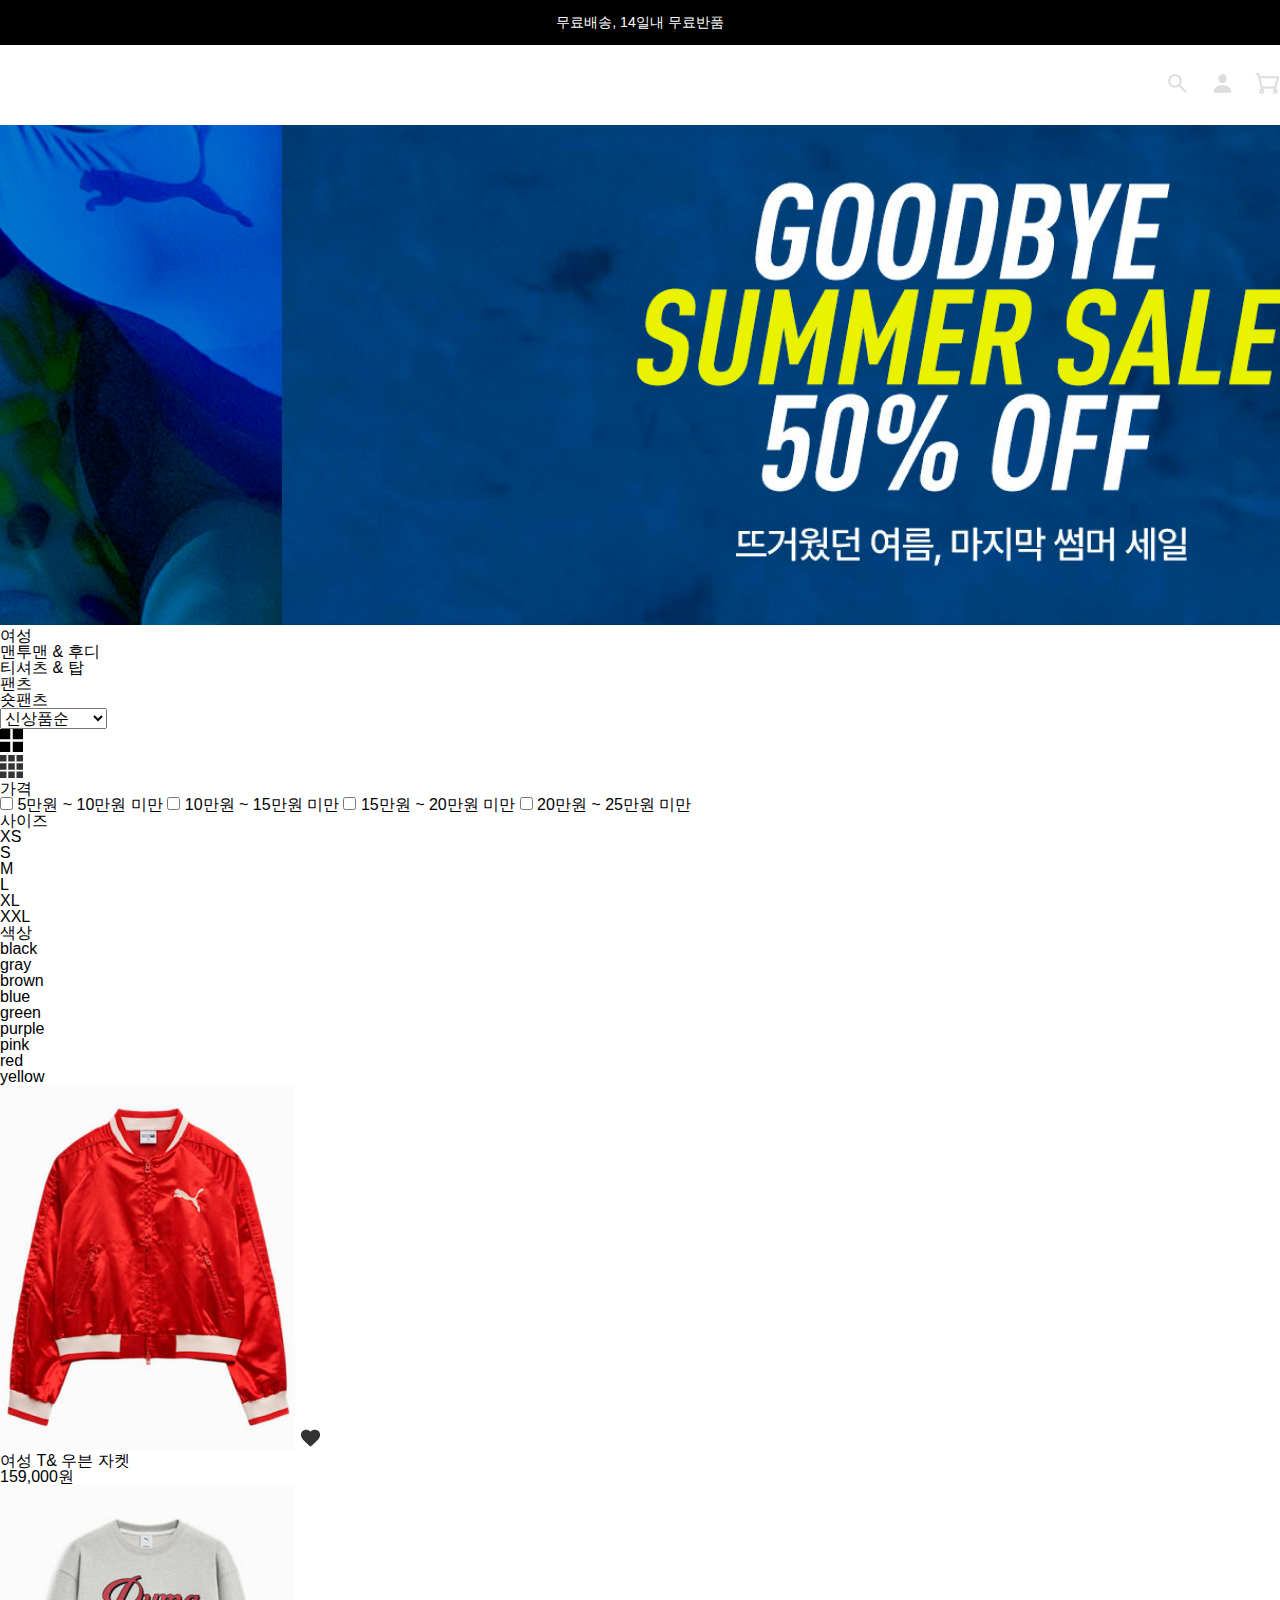
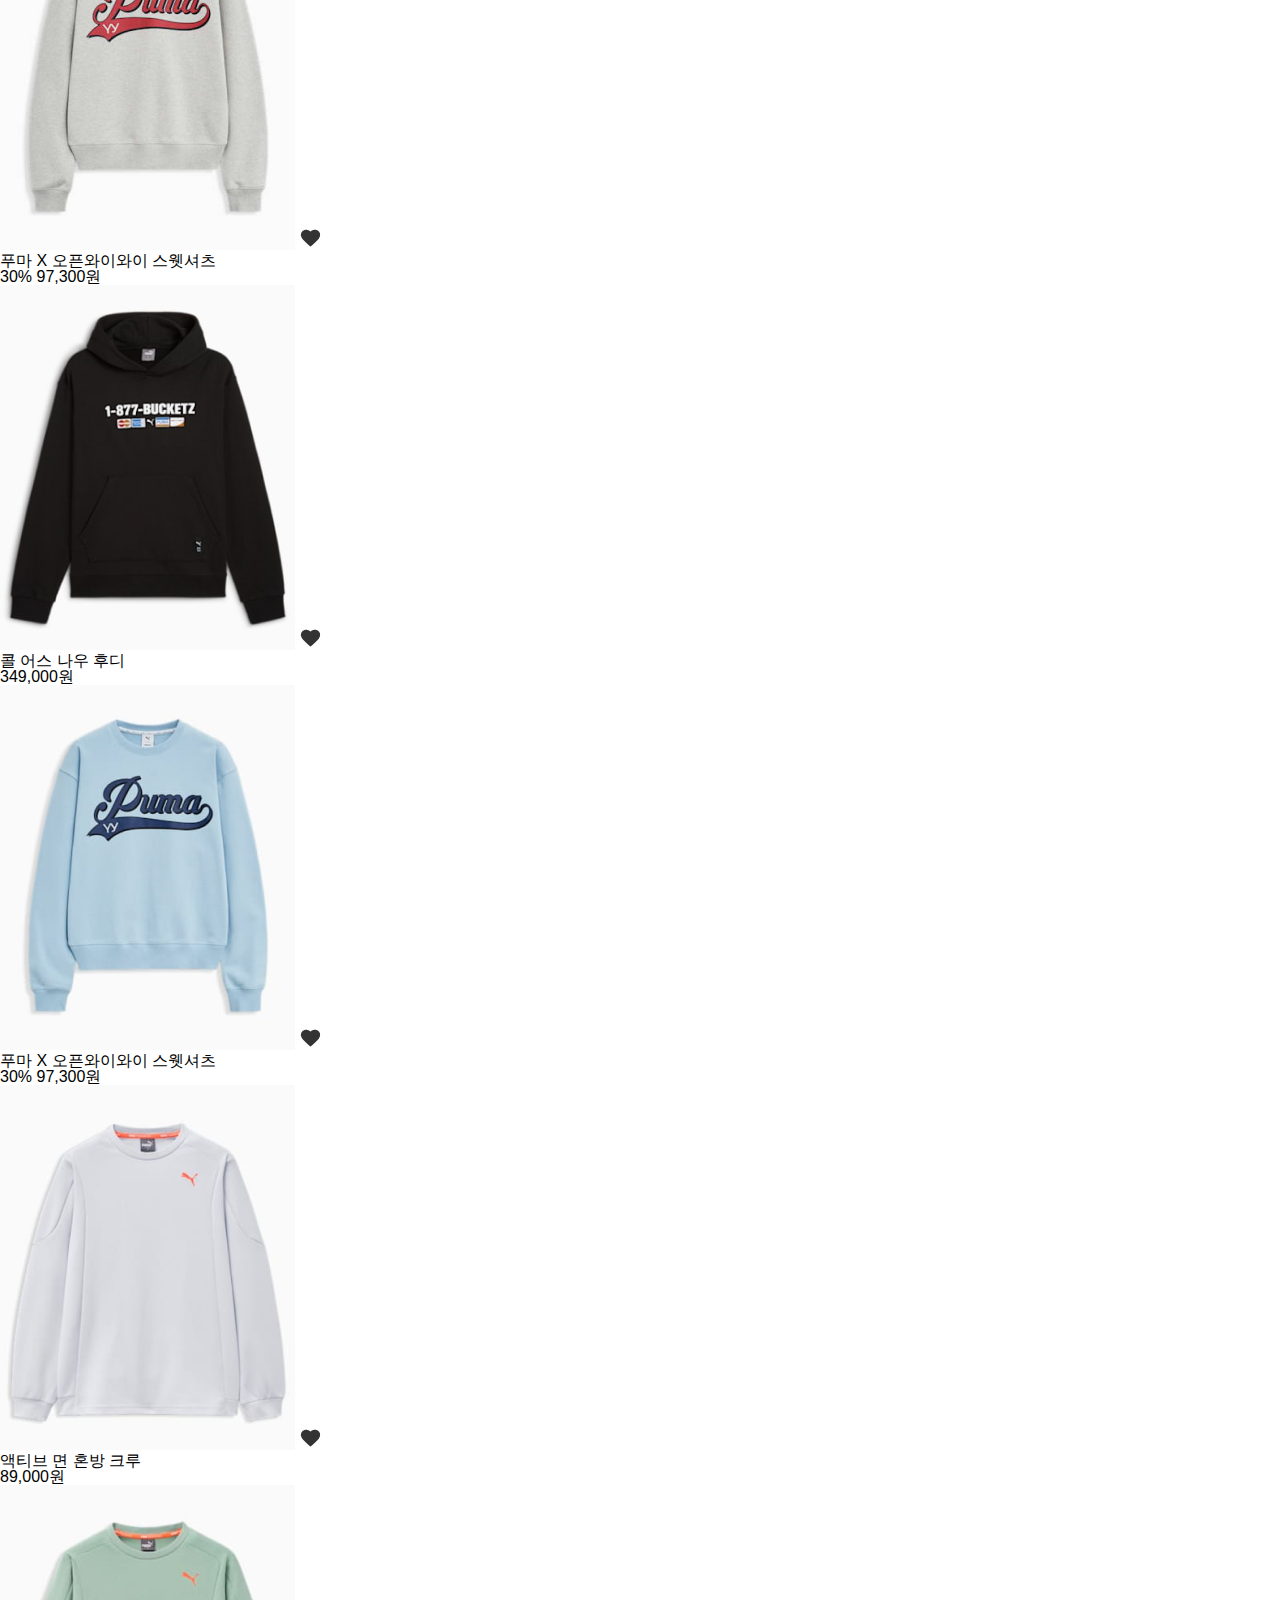
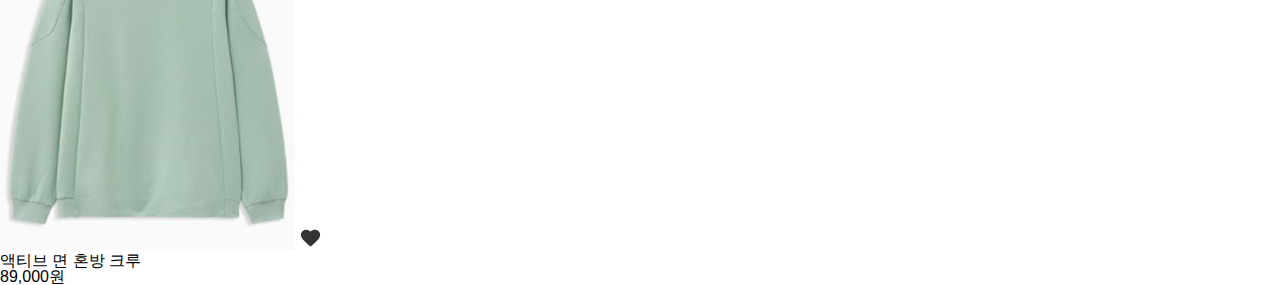
==== list.html @ 05d8a724 "Add files via upload" ====
<!DOCTYPE html>
<html lang="ko">
<head>
    <meta charset="UTF-8">
    <meta name="viewport" content="width=device-width, initial-scale=1.0">
    <title>Document</title>
    <link rel="stylesheet" href="./styles/base.css">
    <link rel="stylesheet" href="./styles/common.css">
    <link rel="stylesheet" href="./styles/list.css">
</head>
<body>
    <div id="wrap">
        <header>
            <div class="special"><p>무료배송, 14일내 무료반품</p></div>
            <div class="headerin">
                <h1 class="logo"><a href="./index.html"><img src="./img/logo_w.png" alt="PUMA"></a></h1>
                <nav>
                    <div class="gnb_bg">gnb배경</div>
                    <ul class="gnb">
                        <li><a href="./list.html">여성</a>
                        <ul class="depth1">
                            <li><a href="#">의류</a>
                                <ul class="depth2">
                                    <li><a href="./list.html">맨투맨 & 후디</a></li>
                                    <li><a href="./list.html">티셔츠 & 탑</a></li>
                                    <li><a href="./list.html">팬츠</a></li>
                                    <li><a href="./list.html">숏팬츠</a></li>
                                </ul>
                            </li>
                            <li><a href="#">신발</a>
                                <ul class="depth2">
                                    <li><a href="./list.html">라이프스타일</a></li>
                                    <li><a href="./list.html">러닝</a></li>
                                    <li><a href="./list.html">샌들 & 슬리퍼</a></li>
                                </ul>
                            </li>
                            <li><a href="#">용품</a>
                                <ul class="depth2">
                                    <li><a href="./list.html">가방</a></li>
                                    <li><a href="./list.html">모자 & 헤어밴드</a></li>
                                </ul>
                            </li>
                            <li><a href="#">스포츠</a>
                                <ul class="depth2">
                                    <li><a href="./list.html">러닝</a></li>
                                    <li><a href="./list.html">트레이닝 & 짐</a></li>
                                    <li><a href="./list.html">모터스포츠</a></li>
                                </ul>
                            </li>
                        </ul>
                        </li>
                        <li><a href="#">남성</a>
                        <ul class="depth1">
                            <li><a href="#">의류</a>
                                <ul class="depth2">
                                    <li><a href="#">맨투맨 & 후디</a></li>
                                    <li><a href="#">티셔츠 & 탑</a></li>
                                    <li><a href="#">팬츠</a></li>
                                    <li><a href="#">숏팬츠</a></li>
                                </ul>
                            </li>
                            <li><a href="#">신발</a>
                                <ul class="depth2">
                                    <li><a href="#">라이프스타일</a></li>
                                    <li><a href="#">러닝</a></li>
                                    <li><a href="#">샌들 & 슬리퍼</a></li>
                                </ul>
                            </li>
                            <li><a href="#">용품</a>
                                <ul class="depth2">
                                    <li><a href="#">가방</a></li>
                                    <li><a href="#">모자 & 헤어밴드</a></li>
                                </ul>
                            </li>
                            <li><a href="#">스포츠</a>
                                <ul class="depth2">
                                    <li><a href="#">축구</a></li>
                                    <li><a href="#">러닝</a></li>
                                    <li><a href="#">트레이닝 & 짐</a></li>
                                    <li><a href="#">농구</a></li>
                                    <li><a href="#">모터스포츠</a></li>
                                </ul>
                            </li>
                        </ul>
                        </li>
                        <li><a href="#">아동</a>
                        <ul class="depth1">
                            <li><a href="#">의류</a></li>
                            <li><a href="#">신발</a></li>
                            <li><a href="#">용품</a></li>
                        </ul>
                        </li>
                        <li><a href="#">스포츠</a>
                        <ul class="depth1">
                            <li><a href="#">러닝</a>
                                <ul class="depth2">
                                    <li><a href="#">나이트로</a></li>
                                    <li><a href="#">프로폼</a></li>
                                </ul>
                            </li>
                            <li><a href="#">축구</a>
                                <ul class="depth2">
                                    <li><a href="#">퓨쳐</a></li>
                                    <li><a href="#">울트라</a></li>
                                    <li><a href="#">킹</a></li>
                                </ul>
                            </li>
                            <li><a href="#">농구</a>
                                <ul class="depth2">
                                    <li><a href="#">라멜로 볼</a></li>
                                    <li><a href="#">스쿳</a></li>
                                </ul>
                            </li>
                            <li><a href="#">모터스포츠</a>
                                <ul class="depth2">
                                    <li><a href="#">F1</a></li>
                                    <li><a href="#">메르세데스</a></li>
                                </ul>
                            </li>
                        </ul>
                        </li>
                        <li><a href="#">컬렉션</a>
                        <ul class="depth1">
                            <li><a href="#">파트너쉽</a>
                                <ul class="depth2">
                                    <li><a href="#">마스티엠포</a></li>
                                    <li><a href="#">팔로모 스페인</a></li>
                                    <li><a href="#">A$AP ROCKY</a></li>
                                    <li><a href="#">OPEN YY</a></li>
                                    <li><a href="#">원피스</a></li>
                                    <li><a href="#">베베드피노</a></li>
                                    <li><a href="#">픽스 앤 미니</a></li>
                                    <li><a href="#">플레저스</a></li>
                                    <li><a href="#">스테이플</a></li>
                                </ul>
                            </li>
                            <li><a href="#">라이프스타일</a>
                                <ul class="depth2">
                                    <li><a href="#">마이푸마스</a></li>
                                    <li><a href="#">팔레르모</a></li>
                                    <li><a href="#">스피드캣</a></li>
                                    <li><a href="#">스웨이드</a></li>
                                    <li><a href="#">벨로파시스</a></li>
                                    <li><a href="#">네버원</a></li>
                                    <li><a href="#">셀러레이터-K</a></li>
                                    <li><a href="#">웨이브뮬</a></li>
                                    <li><a href="#">FENTY</a></li>
                                </ul>
                            </li>
                            <li><a href="#">팀컬렉션</a>
                                <ul class="depth2">
                                    <li><a href="#">멘체스터 시티 FC</a></li>
                                    <li><a href="#">AC 밀란</a></li>
                                    <li><a href="#">AC 보루시아 도르트문트</a></li>
                                    <li><a href="#">수원삼성블루윙즈</a></li>
                                </ul>
                            </li>
                        </ul>
                        </li>
                        <li><a href="#">세일</a>
                        <ul class="depth1">
                            <li><a href="#">굿바이, 썸머</a>
                                <ul class="depth2">
                                    <li><a href="#">의류</a></li>
                                    <li><a href="#">신발</a></li>
                                    <li><a href="#">용품</a></li>
                                </ul>
                            </li>
                            <li><a href="#">라스트 피스</a>
                                <ul class="depth2">
                                    <li><a href="#">의류</a></li>
                                    <li><a href="#">신발</a></li>
                                    <li><a href="#">용품</a></li>
                                </ul>
                            </li>
                        </ul>
                        </li>
                    </ul><!-- .gnb -->
                </nav>
                <ul class="util">
                    <li><a href="#"><img src="./img/icon_search.png" alt="검색"></a></li>
                    <li><a href="#"><img src="./img/icon_mypage.png" alt="마이페이지"></a></li>
                    <li><a href="#"><img src="./img/icon_shopping.png" alt="장바구니"></a></li>
                </ul><!-- .util -->
            </div><!-- .headerin -->
        </header><!-- header -->
        <div id="mainVisual">
            <img src="./img/list_mv.png" alt="굿바이 썸머 세일 50% 할인">
        </div>
        <div id="List">
            <div class="top">
                <div class="left">
                    <h2>여성</h2>
                    <ul class="tab_menu">
                        <li><a href="#">맨투맨 & 후디</a></li>
                        <li><a href="#">티셔츠 & 탑</a></li>
                        <li><a href="#">팬츠</a></li>
                        <li><a href="#">숏팬츠</a></li>
                    </ul>
                </div>
                <div class="right">
                    <form>
                        <select name="prod_order" id="order">
                            <option value="new">신상품순</option>
                            <option value="best">인기순</option>
                            <option value="low_price">낮은 가격순</option>
                            <option value="high_price">높은 가격순</option>
                        </select>
                    </form>
                    <ul class="look">
                        <li><a href="#"><img src="./img/icon_big.png" alt="3개씩 상품정렬"></a></li>
                        <li><a href="#"><img src="./img/icon_usually.png" alt="4개씩 상품정렬"></a></li>
                    </ul>
                </div>
            </div>
            <div class="content">
                <div class="filter">
                    <div class="price">
                        <a href="#"><h3>가격</h3></a>
                        <div class="check">
                            <input type="checkbox" id="first">
                            <label for="first">5만원 ~ 10만원 미만</label>
                            <input type="checkbox" id="second">
                            <label for="second">10만원 ~ 15만원 미만</label>
                            <input type="checkbox" id="third">
                            <label for="third">15만원 ~ 20만원 미만</label>
                            <input type="checkbox" id="fourth">
                            <label for="fourth">20만원 ~ 25만원 미만</label>
                        </div>
                    </div>
                    <div class="size">
                        <a href="#"><h3>사이즈</h3></a>
                        <ul class="size_list">
                            <li><a href="#">XS</a></li>
                            <li><a href="#">S</a></li>
                            <li><a href="#">M</a></li>
                            <li><a href="#">L</a></li>
                            <li><a href="#">XL</a></li>
                            <li><a href="#">XXL</a></li>
                        </ul>
                    </div>
                    <div class="color">
                        <a href="#"><h3>색상</h3></a>
                        <ul class="color_list">
                            <li class="on"><a href="#">black</a></li>
                            <li><a href="#">gray</a></li>
                            <li><a href="#">brown</a></li>
                            <li><a href="#">blue</a></li>
                            <li><a href="#">green</a></li>
                            <li><a href="#">purple</a></li>
                            <li><a href="#">pink</a></li>
                            <li><a href="#">red</a></li>
                            <li><a href="#">yellow</a></li>
                        </ul>
                    </div>
                </div>
                <div class="prod_list">
                    <ul class="prod_L">
                        <li><a href="./detail.html">
                            <div class="prod_img">
                                <img src="./img/list_01.png" alt="여성 T& 우븐 자켓">
                                <a href="#"><img src="./img/icon_heart_on.png" alt="장바구니"></a>
                            </div>
                            <h4>여성 T& 우븐 자켓</h4>
                            <p>159,000원</p>
                        </a></li>
                        <li><a href="./detail.html">
                            <div class="prod_img">
                                <img src="./img/list_02.png" alt="푸마 X 오픈와이와이 스웻셔츠">
                                <a href="#"><img src="./img/icon_heart_on.png" alt="장바구니"></a>
                            </div>
                            <h4>푸마 X 오픈와이와이 스웻셔츠</h4>
                            <p><span>30%</span> 97,300원</p>
                        </a></li>
                        <li><a href="./detail.html">
                            <div class="prod_img">
                                <img src="./img/list_03.png" alt="콜 어스 나우 후디">
                                <a href="#"><img src="./img/icon_heart_on.png" alt="장바구니"></a>
                            </div>
                            <h4>콜 어스 나우 후디</h4>
                            <p>349,000원</p>
                        </a></li>
                        <li><a href="./detail.html">
                            <div class="prod_img">
                                <img src="./img/list_04.png" alt="푸마 X 오픈와이와이 스웻셔츠">
                                <a href="#"><img src="./img/icon_heart_on.png" alt="장바구니"></a>
                            </div>
                            <h4>푸마 X 오픈와이와이 스웻셔츠</h4>
                            <p><span>30%</span> 97,300원</p>
                        </a></li>
                        <li><a href="./detail.html">
                            <div class="prod_img">
                                <img src="./img/list_05.png" alt="액티브 면 혼방 크루">
                                <a href="#"><img src="./img/icon_heart_on.png" alt="장바구니"></a>
                            </div>
                            <h4>액티브 면 혼방 크루</h4>
                            <p>89,000원</p>
                        </a></li>
                        <li><a href="./detail.html">
                            <div class="prod_img">
                                <img src="./img/list_06.png" alt="액티브 면 혼방 크루">
                                <a href="#"><img src="./img/icon_heart_on.png" alt="장바구니"></a>
                            </div>
                            <h4>액티브 면 혼방 크루</h4>
                            <p>89,000원</p>
                        </a></li>
                    </ul>
                </div>
            </div>
        </div>
    </div>
</body>
</html>
---- styles/base.css ----
/* reset */
*{box-sizing: border-box;}
html, body, h1, h2, h3, h4, h5, h6, p,
ul, ol, li, dl, dt, dd, blockquote, q, video, img,
table, tr, td, thead, tfoot, tbody,
form, fieldset, legend, input, textarea, button, select, option, label,
div, section, article, header, nav, main, aside, footer, address,
figure, figcaption, sup, sub, em, strong, span, i, del, s, a, code, mark{
    margin: 0; padding: 0; line-height: 1.0;
    font-size: 1.0em; font-weight: 400; font-style: normal;
    color: #000; font-family: "Noto Sans KR", sans-serif; /* 글꼴 이름에 공백, 한글이 있을 시 "" 사용 O / sans-serif는 없어서 사용 X */
    list-style: none;
}
a{text-decoration: none;}
table, tr, td, th{border-collapse: collapse;}
button{cursor: pointer;}
---- styles/common.css ----
#wrap {position: relative;}
header .special {
    width: 100%; height: 45px; background-color: #000;
    position: relative;
    z-index: 99;
}
header .special p {
    color: #fff;
    text-align: center;
    line-height: 45px;
    font-size: 0.88rem;
    font-weight: 300;
}
header .headerin {
    max-width: 1600px; margin: 0 auto; 
    height: 80px;
    display: flex; justify-content: space-between;
    align-items: center;
    position: relative;
    z-index: 99;
}
header .headerin nav .gnb_bg {
    width: 1920px; height: 410px;
    background-color: #fff;
    position: absolute;
    left: 50%; transform: translateX(-50%);
    top: 0px;
    font-size: 0;
    border-top: 2px solid #efefef;
    display: none;
    z-index: 1;
    transition: all .4s;
}
header .headerin nav:hover .gnb_bg {display: block;}
header .headerin nav .gnb {display: flex;}
header .headerin nav .gnb > li {margin: 0 40px 0 0;}
header .headerin nav .gnb > li:nth-child(6) {margin: 0;}
header .headerin nav .gnb > li > a {
    display: block; height: 80px; 
    line-height: 80px; 
    position: relative;
    font-weight: 400; letter-spacing: -0.02em;
    color: #fff;
    z-index: 99;
    transition: all .4s;
}
header .headerin nav:hover .gnb > li > a {color: #000;}
header .headerin nav .gnb > li > a::after {
    content: '';
    display: block;
    width: 0; height: 100%;
    border-bottom: 2px solid #000;
    position: absolute;
    top: 0; left: 0;
    transition: all .4s;
}
header .headerin nav .gnb > li:hover > a::after {width: 100%;}
header .headerin nav .gnb > li:nth-child(6) {margin: 0;}
header .headerin nav .gnb > li .depth1 {
    width: 100%;
    display: none;
    justify-content: center;
    position: absolute;
    top: 105px; left: 50%; transform: translateX(-50%);
    text-align: center;
}
header .headerin nav .gnb > li .depth1 > li {margin: 0 120px 0 0;}
header .headerin nav .gnb > li .depth1 > li:last-child {margin: 0;}
header .headerin nav .gnb > li .depth1 > li > a {font-weight: 500; letter-spacing: -0.02em;}
header .headerin nav .gnb > li .depth1 > li .depth2 {margin: 25px 0 0;}
header .headerin nav .gnb > li .depth1 > li .depth2 > li {margin: 0 0 19px;}
header .headerin nav .gnb > li .depth1 > li .depth2 > li:last-child {margin: 0;}
header .headerin nav .gnb > li .depth1 > li .depth2 > li > a {font-size: 0.88rem;}
header .headerin .util {display: flex;}
header .headerin .util li {margin: 0 20px 0 0;}
header .headerin .util li:last-child {margin: 0;}
footer {width: 100%; background-color: #222; padding: 40px 0 60px;}
footer .ft_in {width: 1600px; margin: 0 auto;}
footer .ft_in h2 {width: 70px; height: 70px; margin: 0 0 40px;}
footer .ft_in h2 img {width: 100%; height: auto;}
footer .ft_in .ft_cont {display: flex; justify-content: space-between;}
footer .ft_in .ft_cont .ft_left {display: flex;}
footer .ft_in .ft_cont .ft_left .ft_txt p {
    font-size: 0.88rem; letter-spacing: -0.02em; 
    line-height: 200%; color: #fff; font-weight: 200;
    margin: 0 0 40px;
}
footer .ft_in .ft_cont .ft_left .ft_txt p:last-child {margin: 0;}
footer .ft_in .ft_cont .ft_left .support {margin: 0 80px;}
footer .ft_in .ft_cont .ft_left .support h3, footer .ft_in .ft_cont .ft_left .about h3 {margin: 0 0 30px;}
footer .ft_in .ft_cont .ft_left .support h3 a, footer .ft_in .ft_cont .ft_left .about h3 a {color: #fff; font-size: 1.13rem; font-weight: 500;}
footer .ft_in .ft_cont .ft_left .support .sup_list li, footer .ft_in .ft_cont .ft_left .about .about_list li {line-height: 240%;}
footer .ft_in .ft_cont .ft_left .support .sup_list li a, footer .ft_in .ft_cont .ft_left .about .about_list li a {color: #aaa; font-size: 0.88rem; font-weight: 300;}
footer .ft_in .ft_cont .ft_left .support .sup_list li:hover a, footer .ft_in .ft_cont .ft_left .about .about_list li:hover a {color: #fff;}
footer .ft_in .ft_right .ft_menu {display: flex;}
footer .ft_in .ft_right .ft_menu li {margin-left: 30px;}
footer .ft_in .ft_right .ft_menu li:first-child {margin-left: 100px;}
footer .ft_in .ft_right .ft_menu li a {display: block; width: 30px; height: 30px;}
footer .ft_in .ft_right .ft_menu li:last-child a {width: 30px; height: 22px;}
footer .ft_in .ft_right .ft_menu li a img {width: 100%; height: auto;}
footer .ft_in .ft_right form select {
    margin: 180px 0 0;
    width: 250px; height: 40px; 
    color: #fff; 
    font-weight: 200;
    border: 2px solid #fff;
    padding: 0 15px;
    font-weight: 0.88rem;
    outline: none;
    -webkit-appearance: none;
    -moz-appearance: none;
    appearance: none;
    background: transparent url(../img/icon_select_arrow.png) no-repeat 219px center ;
}
footer .ft_in .ft_right form select option {background-color: #222; color: #fff;}
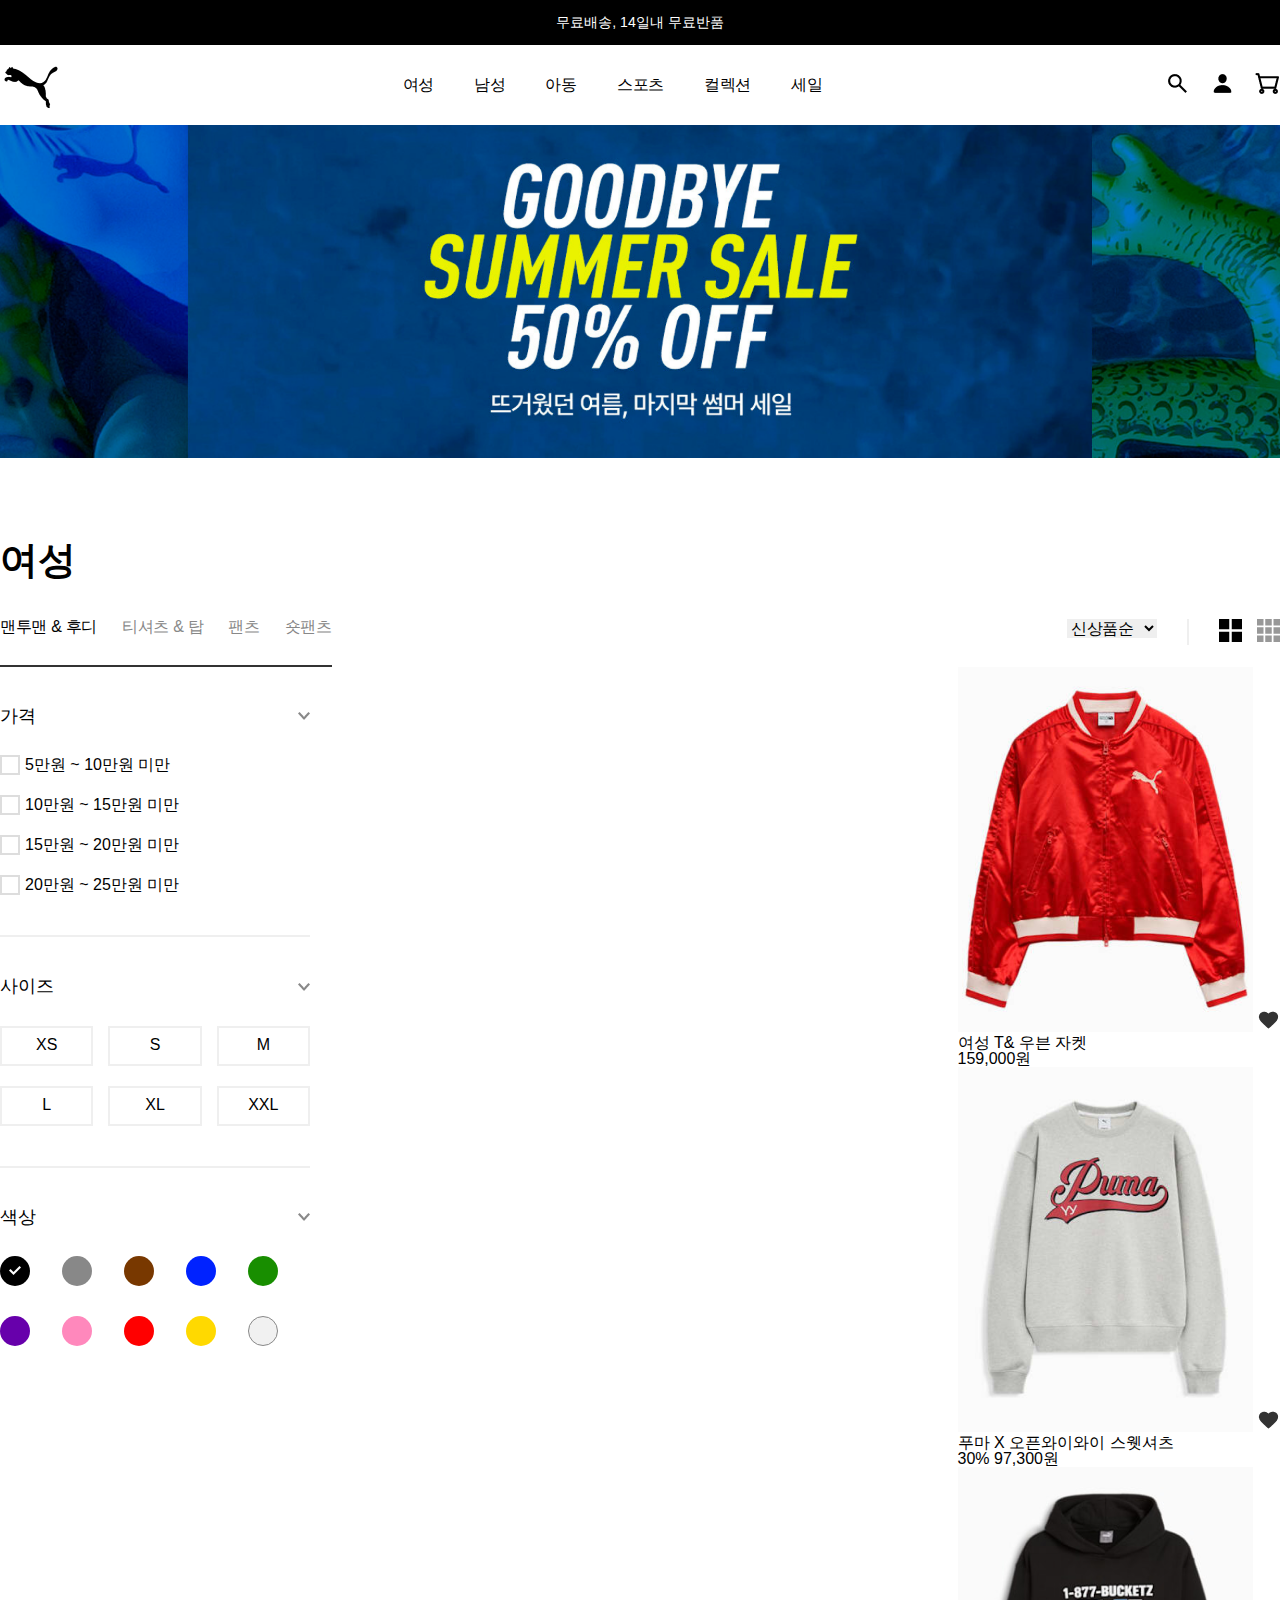
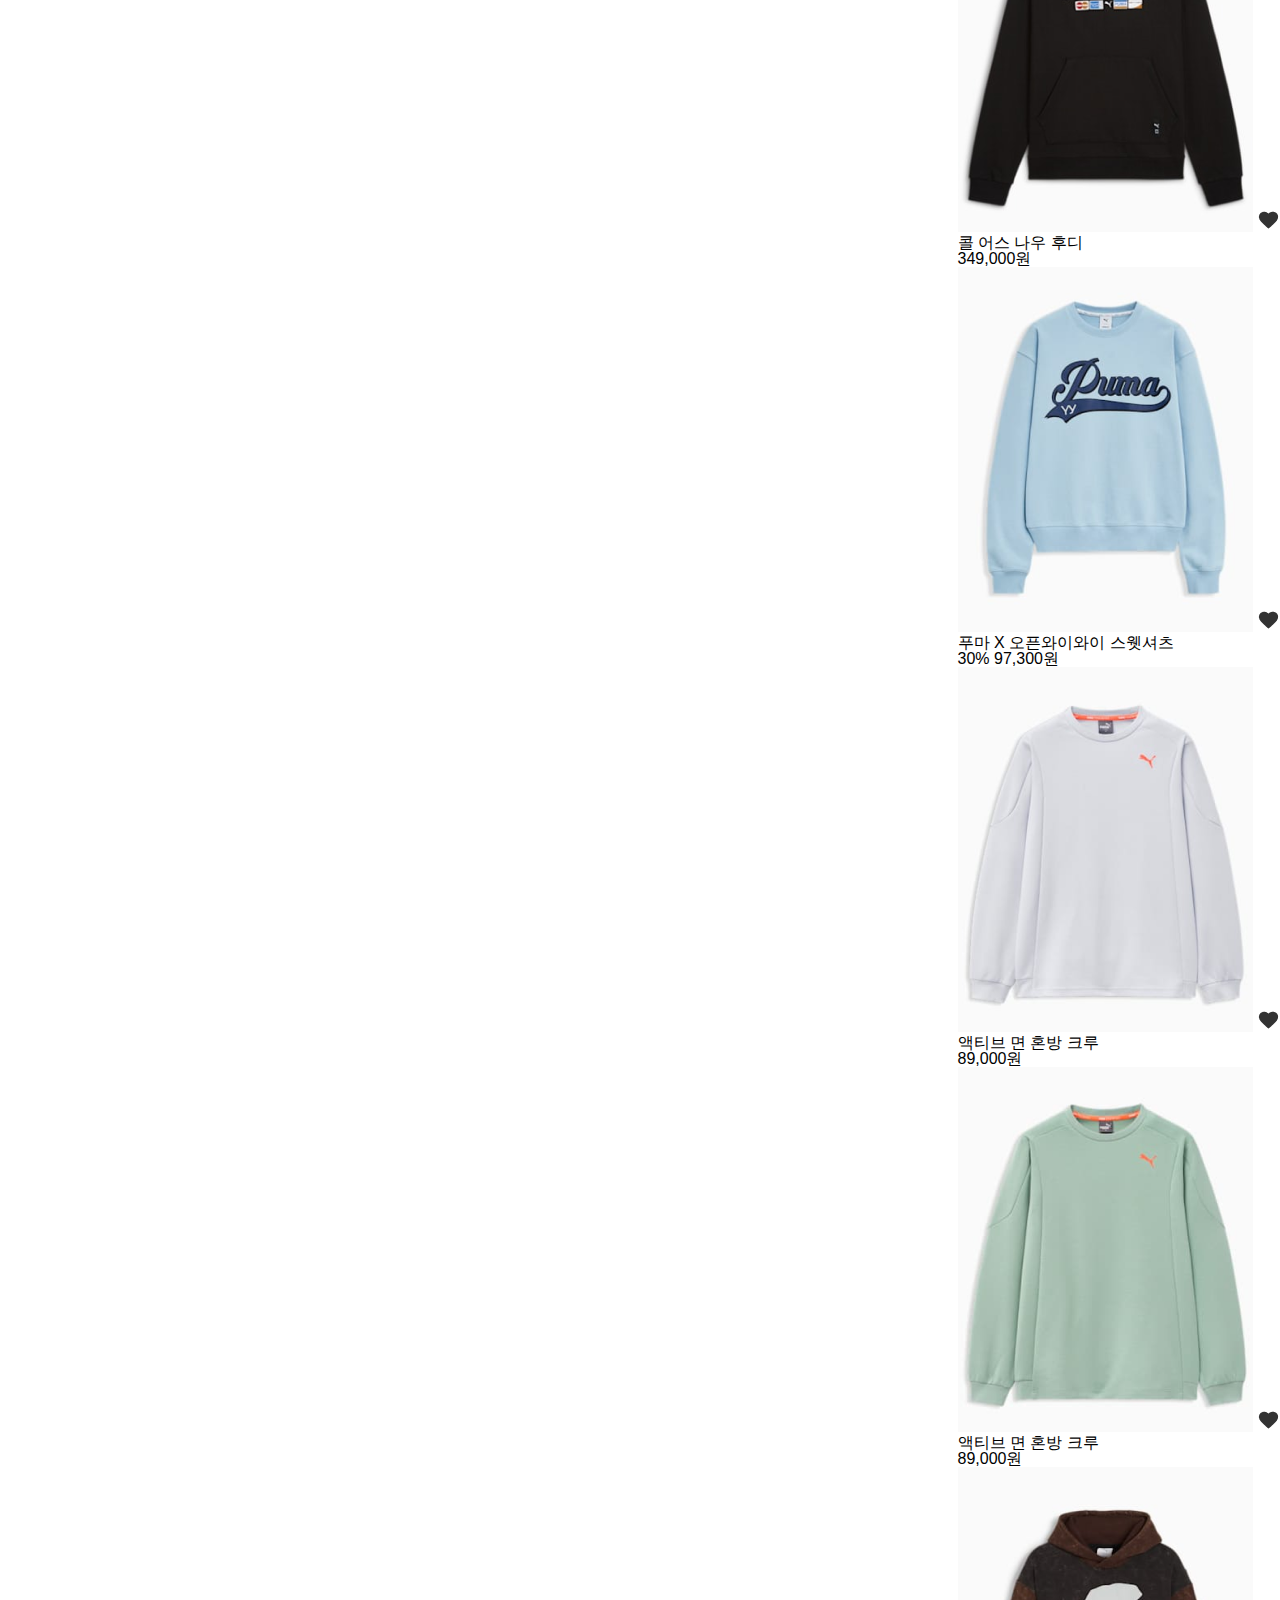
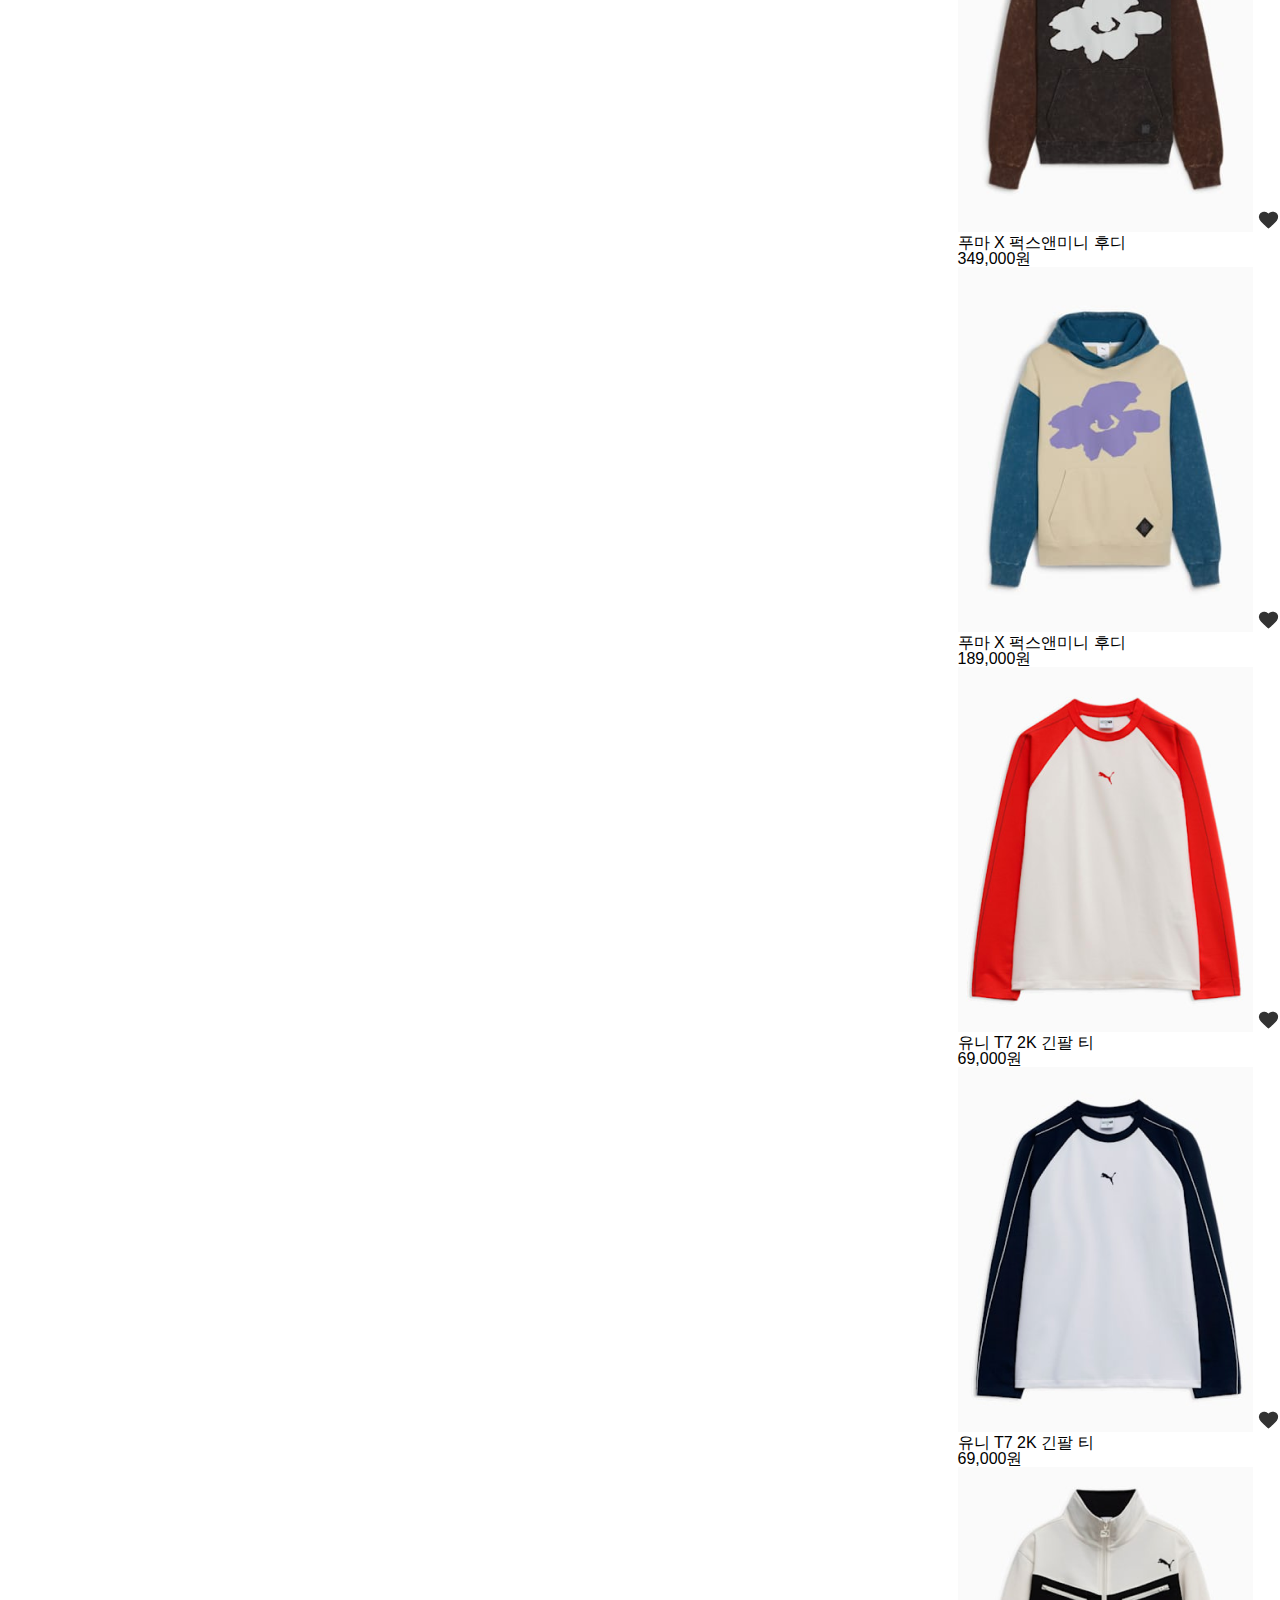
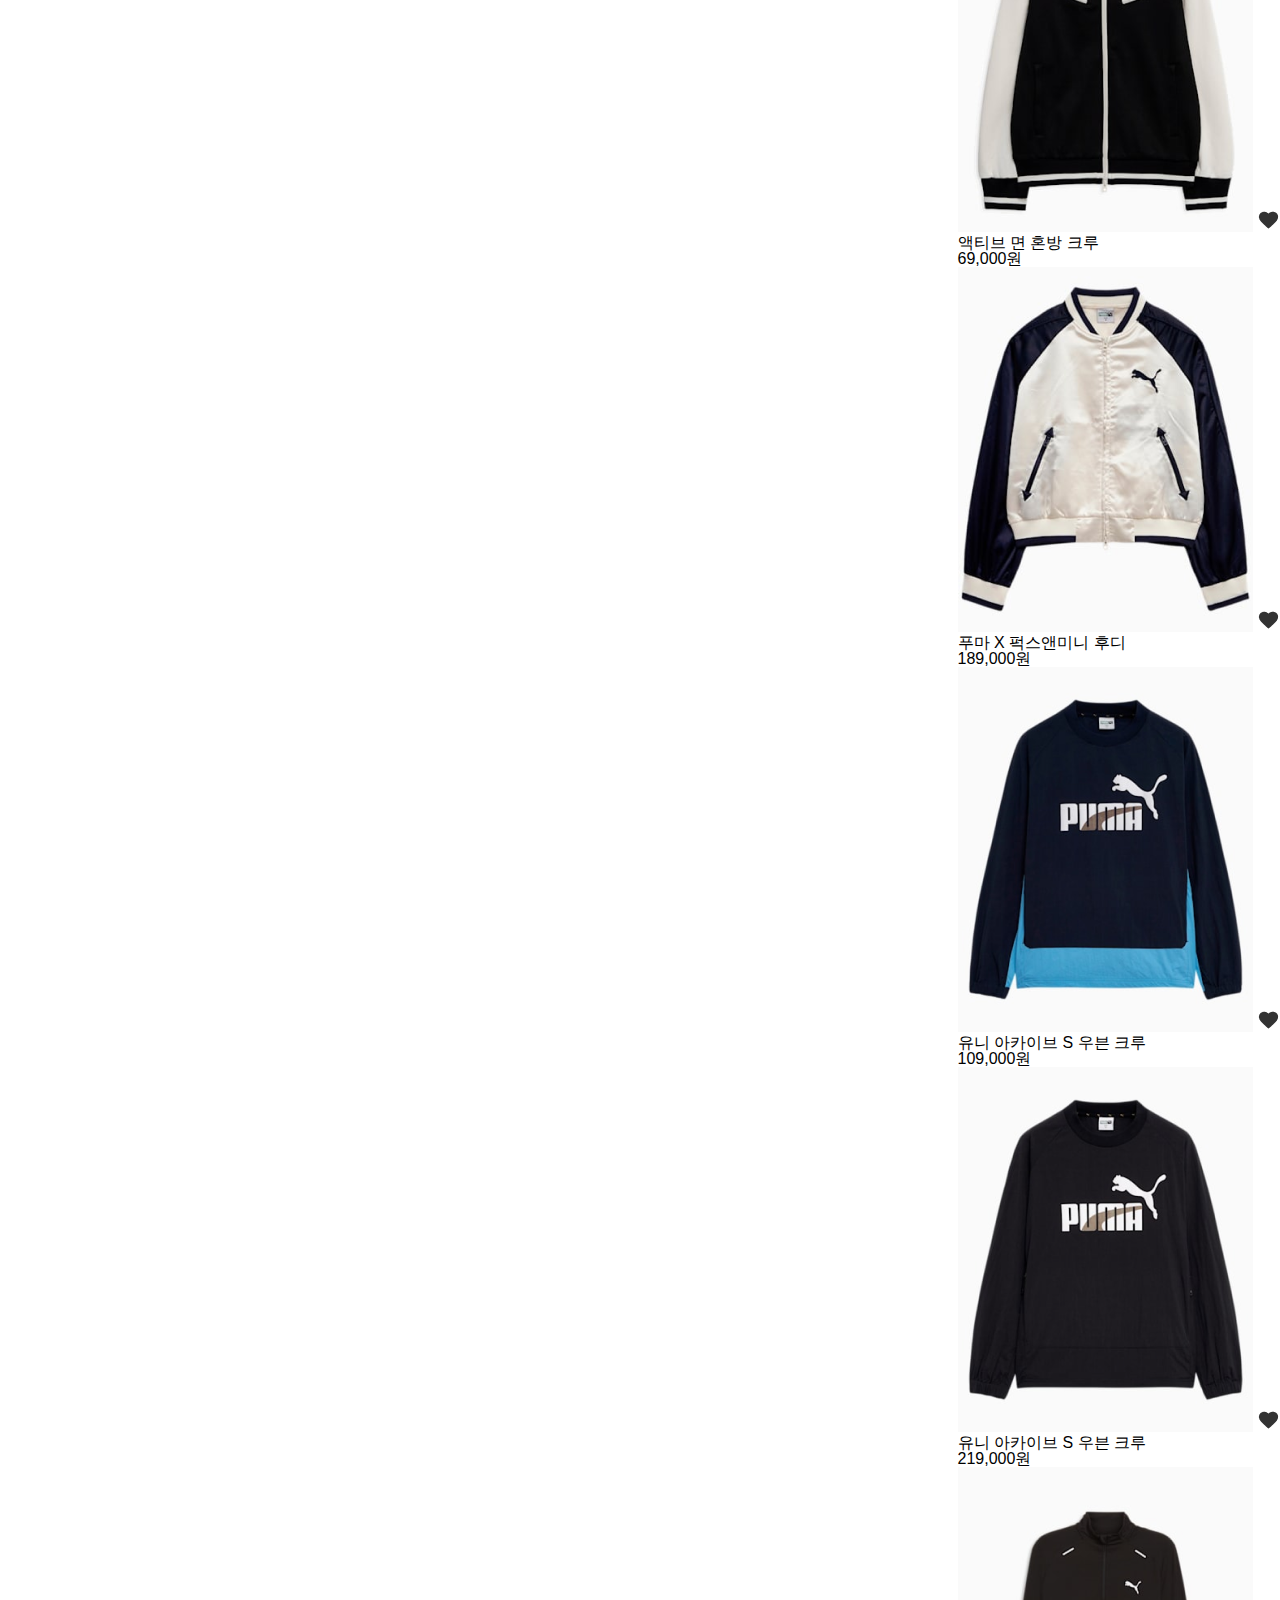
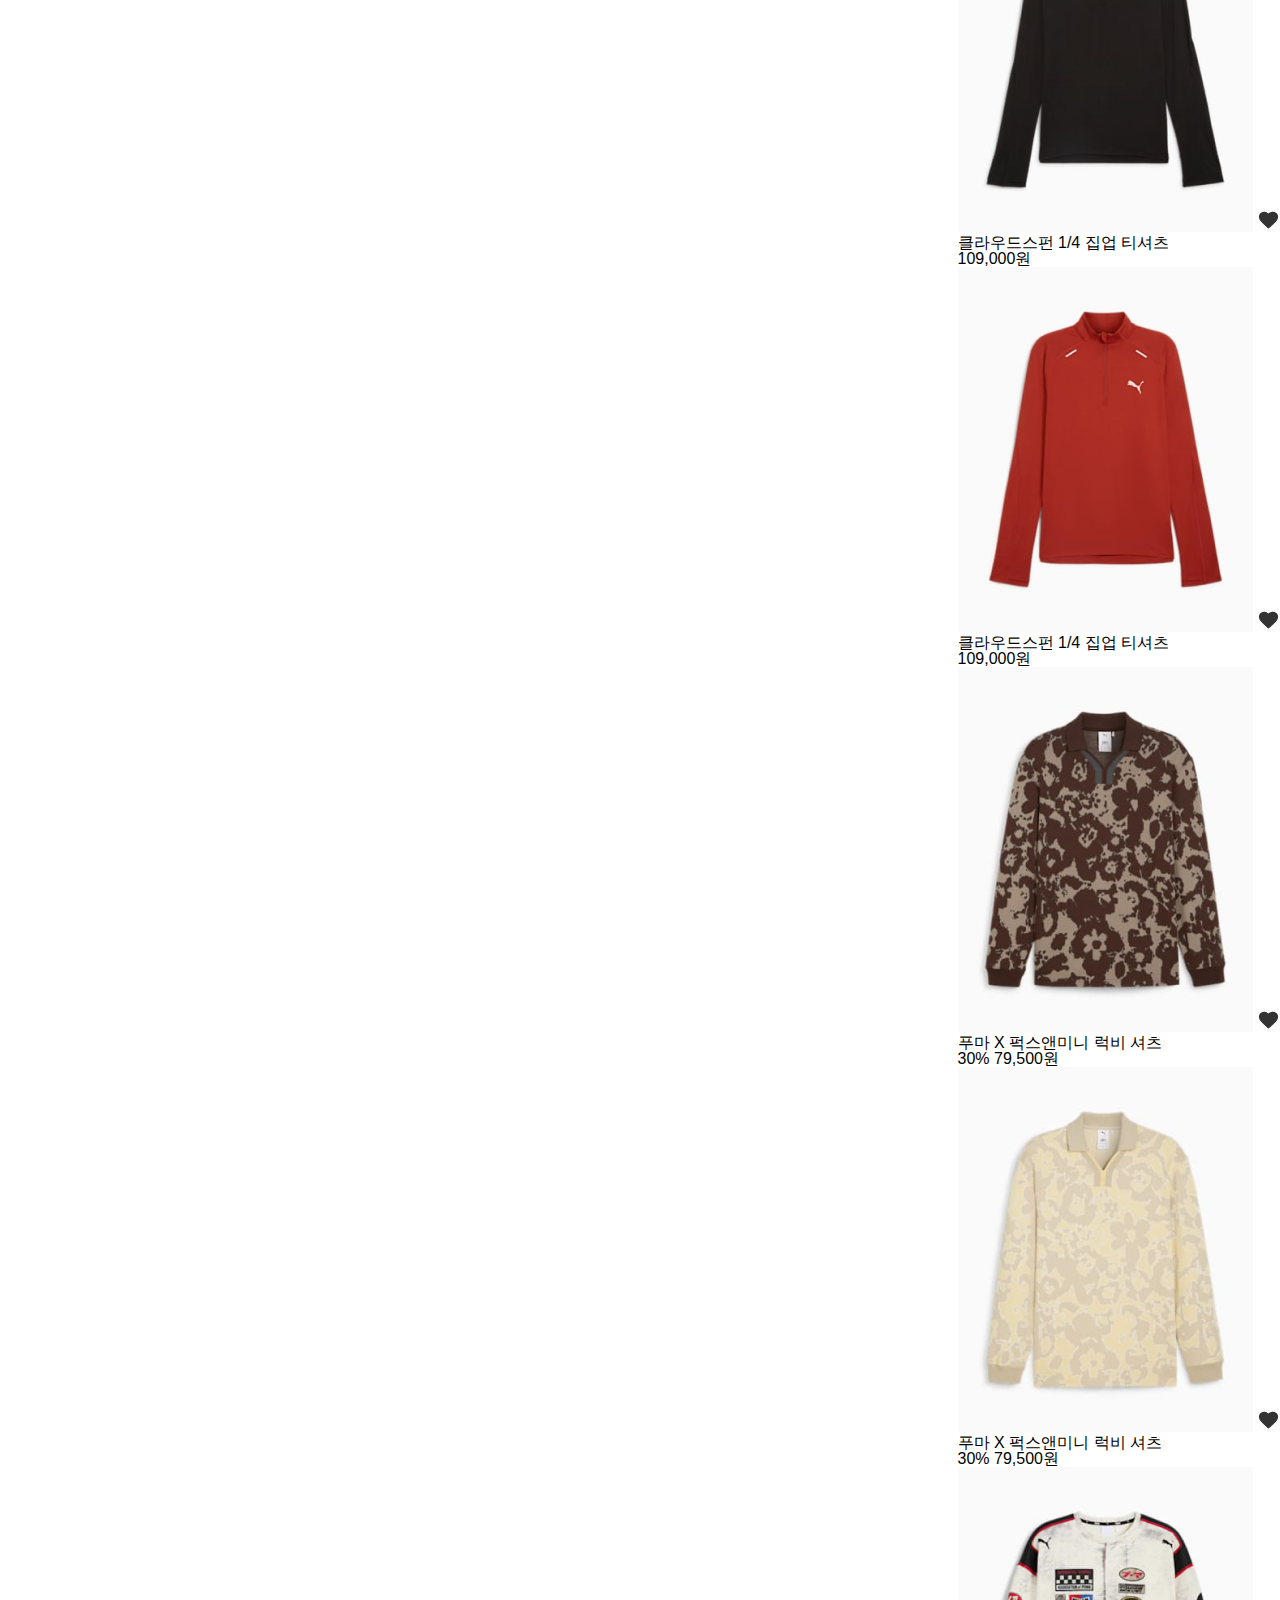
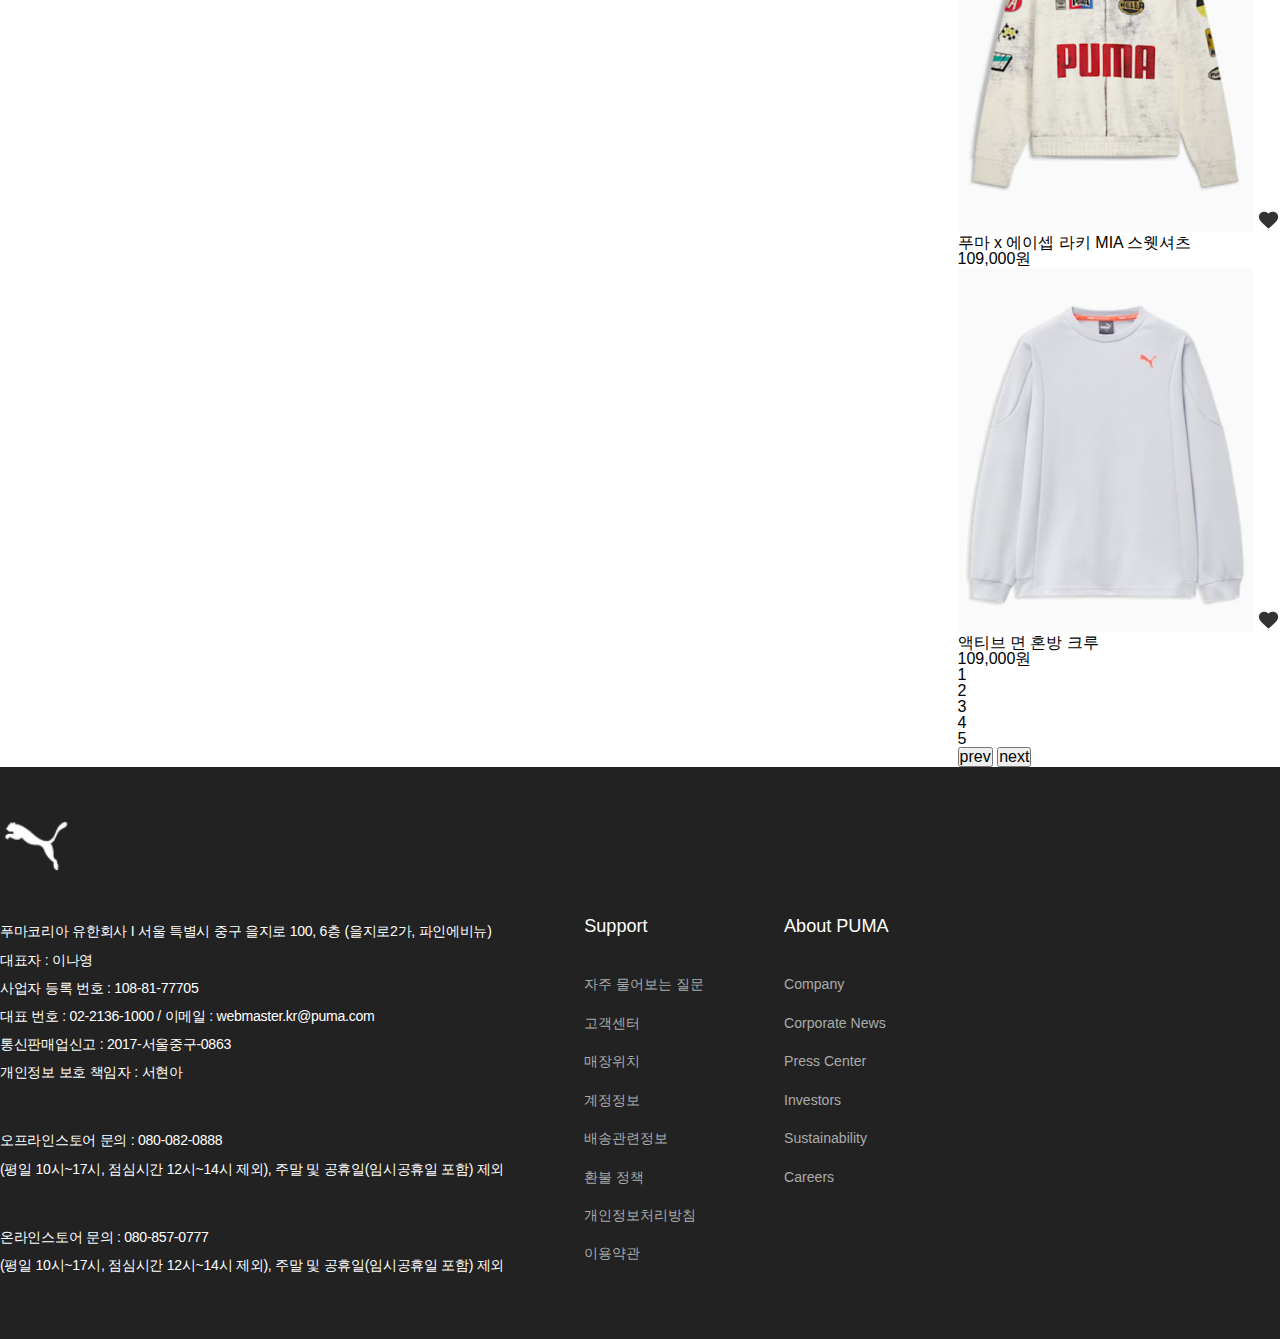
==== commit 5846ace6: "Add files via upload" ====
--- a/list.html
+++ b/list.html
@@ -3,17 +3,20 @@
 <head>
     <meta charset="UTF-8">
     <meta name="viewport" content="width=device-width, initial-scale=1.0">
-    <title>Document</title>
+    <title>여성 의류 | PUMA</title>
     <link rel="stylesheet" href="./styles/base.css">
     <link rel="stylesheet" href="./styles/common.css">
     <link rel="stylesheet" href="./styles/list.css">
+    <script src="https://cdnjs.cloudflare.com/ajax/libs/jquery/3.7.1/jquery.min.js" integrity="sha512-v2CJ7UaYy4JwqLDIrZUI/4hqeoQieOmAZNXBeQyjo21dadnwR+8ZaIJVT8EE2iyI61OV8e6M8PP2/4hpQINQ/g==" crossorigin="anonymous" referrerpolicy="no-referrer"></script>
+    <script src="./js/common.js" defer></script>
+    <script src="./js/list.js" defer></script>
 </head>
 <body>
     <div id="wrap">
         <header>
             <div class="special"><p>무료배송, 14일내 무료반품</p></div>
             <div class="headerin">
-                <h1 class="logo"><a href="./index.html"><img src="./img/logo_w.png" alt="PUMA"></a></h1>
+                <h1 class="logo"><a href="./index.html"><img src="./img/logo_b.png" alt="PUMA"></a></h1>
                 <nav>
                     <div class="gnb_bg">gnb배경</div>
                     <ul class="gnb">
@@ -178,21 +181,21 @@
                     </ul><!-- .gnb -->
                 </nav>
                 <ul class="util">
-                    <li><a href="#"><img src="./img/icon_search.png" alt="검색"></a></li>
-                    <li><a href="#"><img src="./img/icon_mypage.png" alt="마이페이지"></a></li>
-                    <li><a href="#"><img src="./img/icon_shopping.png" alt="장바구니"></a></li>
+                    <li><a href="#"><img src="./img/icon_search_b.png" alt="검색"></a></li>
+                    <li><a href="#"><img src="./img/icon_mypage_b.png" alt="마이페이지"></a></li>
+                    <li><a href="#"><img src="./img/icon_shopping_b.png" alt="장바구니"></a></li>
                 </ul><!-- .util -->
             </div><!-- .headerin -->
         </header><!-- header -->
         <div id="mainVisual">
             <img src="./img/list_mv.png" alt="굿바이 썸머 세일 50% 할인">
-        </div>
+        </div><!-- #mainVisual -->
         <div id="List">
+            <h2>여성</h2>
             <div class="top">
                 <div class="left">
-                    <h2>여성</h2>
                     <ul class="tab_menu">
-                        <li><a href="#">맨투맨 & 후디</a></li>
+                        <li class="on"><a href="#">맨투맨 & 후디</a></li>
                         <li><a href="#">티셔츠 & 탑</a></li>
                         <li><a href="#">팬츠</a></li>
                         <li><a href="#">숏팬츠</a></li>
@@ -208,28 +211,42 @@
                         </select>
                     </form>
                     <ul class="look">
-                        <li><a href="#"><img src="./img/icon_big.png" alt="3개씩 상품정렬"></a></li>
+                        <li class="on"><a href="#"><img src="./img/icon_big.png" alt="3개씩 상품정렬"></a></li>
                         <li><a href="#"><img src="./img/icon_usually.png" alt="4개씩 상품정렬"></a></li>
                     </ul>
                 </div>
-            </div>
+            </div><!-- .top -->
             <div class="content">
                 <div class="filter">
                     <div class="price">
-                        <a href="#"><h3>가격</h3></a>
-                        <div class="check">
-                            <input type="checkbox" id="first">
-                            <label for="first">5만원 ~ 10만원 미만</label>
-                            <input type="checkbox" id="second">
-                            <label for="second">10만원 ~ 15만원 미만</label>
-                            <input type="checkbox" id="third">
-                            <label for="third">15만원 ~ 20만원 미만</label>
-                            <input type="checkbox" id="fourth">
-                            <label for="fourth">20만원 ~ 25만원 미만</label>
-                        </div>
+                        <a href="#">
+                            <h3>가격</h3>
+                            <img class="close" src="./img/icon_close.png" alt="닫기">
+                        </a>
+                        <ul class="check">
+                            <li>
+                                <input type="checkbox" id="first">
+                                <label for="first"><span>5만원 ~ 10만원 미만</span></label>
+                            </li>
+                            <li>
+                                <input type="checkbox" id="second">
+                                <label for="second"><span>10만원 ~ 15만원 미만</span></label>
+                            </li>
+                            <li>
+                                <input type="checkbox" id="third">
+                                <label for="third"><span>15만원 ~ 20만원 미만</span></label>
+                            </li>
+                            <li>
+                                <input type="checkbox" id="fourth">
+                                <label for="fourth"><span>20만원 ~ 25만원 미만</span></label>
+                            </li>
+                        </ul>
                     </div>
                     <div class="size">
-                        <a href="#"><h3>사이즈</h3></a>
+                        <a href="#">
+                            <h3>사이즈</h3>
+                            <img src="./img/icon_close.png" alt="닫기">
+                        </a>
                         <ul class="size_list">
                             <li><a href="#">XS</a></li>
                             <li><a href="#">S</a></li>
@@ -240,7 +257,10 @@
                         </ul>
                     </div>
                     <div class="color">
-                        <a href="#"><h3>색상</h3></a>
+                        <a href="#">
+                            <h3>색상</h3>
+                            <img src="./img/icon_close.png" alt="닫기">
+                        </a>
                         <ul class="color_list">
                             <li class="on"><a href="#">black</a></li>
                             <li><a href="#">gray</a></li>
@@ -251,63 +271,254 @@
                             <li><a href="#">pink</a></li>
                             <li><a href="#">red</a></li>
                             <li><a href="#">yellow</a></li>
-                        </ul>
+                            <li><a href="#">white</a></li>
+                        </ul>
+                    </div>
+                </div><!-- .filter -->
+                <div class="prod_list">
+                    <ul class="prod_L">
+                        <li><a href="./detail.html">
+                            <div class="prod_img">
+                                <img src="./img/list_01.png" alt="여성 T& 우븐 자켓">
+                                <a href="#"><img src="./img/icon_heart_on.png" alt="장바구니"></a>
+                            </div>
+                            <h4>여성 T& 우븐 자켓</h4>
+                            <p>159,000원</p>
+                        </a></li>
+                        <li><a href="./detail.html">
+                            <div class="prod_img">
+                                <img src="./img/list_02.png" alt="푸마 X 오픈와이와이 스웻셔츠">
+                                <a href="#"><img src="./img/icon_heart_on.png" alt="장바구니"></a>
+                            </div>
+                            <h4>푸마 X 오픈와이와이 스웻셔츠</h4>
+                            <p><span>30%</span> 97,300원</p>
+                        </a></li>
+                        <li><a href="./detail.html">
+                            <div class="prod_img">
+                                <img src="./img/list_03.png" alt="콜 어스 나우 후디">
+                                <a href="#"><img src="./img/icon_heart_on.png" alt="장바구니"></a>
+                            </div>
+                            <h4>콜 어스 나우 후디</h4>
+                            <p>349,000원</p>
+                        </a></li>
+                        <li><a href="./detail.html">
+                            <div class="prod_img">
+                                <img src="./img/list_04.png" alt="푸마 X 오픈와이와이 스웻셔츠">
+                                <a href="#"><img src="./img/icon_heart_on.png" alt="장바구니"></a>
+                            </div>
+                            <h4>푸마 X 오픈와이와이 스웻셔츠</h4>
+                            <p><span>30%</span> 97,300원</p>
+                        </a></li>
+                        <li><a href="./detail.html">
+                            <div class="prod_img">
+                                <img src="./img/list_05.png" alt="액티브 면 혼방 크루">
+                                <a href="#"><img src="./img/icon_heart_on.png" alt="장바구니"></a>
+                            </div>
+                            <h4>액티브 면 혼방 크루</h4>
+                            <p>89,000원</p>
+                        </a></li>
+                        <li><a href="./detail.html">
+                            <div class="prod_img">
+                                <img src="./img/list_06.png" alt="액티브 면 혼방 크루">
+                                <a href="#"><img src="./img/icon_heart_on.png" alt="장바구니"></a>
+                            </div>
+                            <h4>액티브 면 혼방 크루</h4>
+                            <p>89,000원</p>
+                        </a></li>
+                        <li><a href="./detail.html">
+                            <div class="prod_img">
+                                <img src="./img/list_07.png" alt="푸마 X 퍽스앤미니 후디">
+                                <a href="#"><img src="./img/icon_heart_on.png" alt="장바구니"></a>
+                            </div>
+                            <h4>푸마 X 퍽스앤미니 후디</h4>
+                            <p>349,000원</p>
+                        </a></li>
+                        <li><a href="./detail.html">
+                            <div class="prod_img">
+                                <img src="./img/list_08.png" alt="푸마 X 퍽스앤미니 후디">
+                                <a href="#"><img src="./img/icon_heart_on.png" alt="장바구니"></a>
+                            </div>
+                            <h4>푸마 X 퍽스앤미니 후디</h4>
+                            <p>189,000원</p>
+                        </a></li>
+                        <li><a href="./detail.html">
+                            <div class="prod_img">
+                                <img src="./img/list_09.png" alt="유니 T7 2K 긴팔 티">
+                                <a href="#"><img src="./img/icon_heart_on.png" alt="장바구니"></a>
+                            </div>
+                            <h4>유니 T7 2K 긴팔 티</h4>
+                            <p>69,000원</p>
+                        </a></li>
+                        <li><a href="./detail.html">
+                            <div class="prod_img">
+                                <img src="./img/list_10.png" alt="유니 T7 2K 긴팔 티">
+                                <a href="#"><img src="./img/icon_heart_on.png" alt="장바구니"></a>
+                            </div>
+                            <h4>유니 T7 2K 긴팔 티</h4>
+                            <p>69,000원</p>
+                        </a></li>
+                        <li><a href="./detail.html">
+                            <div class="prod_img">
+                                <img src="./img/list_11.png" alt="액티브 면 혼방 크루">
+                                <a href="#"><img src="./img/icon_heart_on.png" alt="장바구니"></a>
+                            </div>
+                            <h4>액티브 면 혼방 크루</h4>
+                            <p>69,000원</p>
+                        </a></li>
+                        <li><a href="./detail.html">
+                            <div class="prod_img">
+                                <img src="./img/list_12.png" alt="푸마 X 퍽스앤미니 후디">
+                                <a href="#"><img src="./img/icon_heart_on.png" alt="장바구니"></a>
+                            </div>
+                            <h4>푸마 X 퍽스앤미니 후디</h4>
+                            <p>189,000원</p>
+                        </a></li>
+                        <li><a href="./detail.html">
+                            <div class="prod_img">
+                                <img src="./img/list_13.png" alt="유니 아카이브 S 우븐 크루">
+                                <a href="#"><img src="./img/icon_heart_on.png" alt="장바구니"></a>
+                            </div>
+                            <h4>유니 아카이브 S 우븐 크루</h4>
+                            <p>109,000원</p>
+                        </a></li>
+                        <li><a href="./detail.html">
+                            <div class="prod_img">
+                                <img src="./img/list_14.png" alt="유니 아카이브 S 우븐 크루">
+                                <a href="#"><img src="./img/icon_heart_on.png" alt="장바구니"></a>
+                            </div>
+                            <h4>유니 아카이브 S 우븐 크루</h4>
+                            <p>219,000원</p>
+                        </a></li>
+                        <li><a href="./detail.html">
+                            <div class="prod_img">
+                                <img src="./img/list_15.png" alt="클라우드스펀 1/4 집업 티셔츠">
+                                <a href="#"><img src="./img/icon_heart_on.png" alt="장바구니"></a>
+                            </div>
+                            <h4>클라우드스펀 1/4 집업 티셔츠</h4>
+                            <p>109,000원</p>
+                        </a></li>
+                        <li><a href="./detail.html">
+                            <div class="prod_img">
+                                <img src="./img/list_16.png" alt="클라우드스펀 1/4 집업 티셔츠">
+                                <a href="#"><img src="./img/icon_heart_on.png" alt="장바구니"></a>
+                            </div>
+                            <h4>클라우드스펀 1/4 집업 티셔츠</h4>
+                            <p>109,000원</p>
+                        </a></li>
+                        <li><a href="./detail.html">
+                            <div class="prod_img">
+                                <img src="./img/list_17.png" alt="푸마 X 퍽스앤미니 럭비 셔츠">
+                                <a href="#"><img src="./img/icon_heart_on.png" alt="장바구니"></a>
+                            </div>
+                            <h4>푸마 X 퍽스앤미니 럭비 셔츠</h4>
+                            <p><span>30%</span> 79,500원</p>
+                        </a></li>
+                        <li><a href="./detail.html">
+                            <div class="prod_img">
+                                <img src="./img/list_18.png" alt="푸마 X 퍽스앤미니 럭비 셔츠">
+                                <a href="#"><img src="./img/icon_heart_on.png" alt="장바구니"></a>
+                            </div>
+                            <h4>푸마 X 퍽스앤미니 럭비 셔츠</h4>
+                            <p><span>30%</span> 79,500원</p>
+                        </a></li>
+                        <li><a href="./detail.html">
+                            <div class="prod_img">
+                                <img src="./img/list_19.png" alt="푸마 x 에이셉 라키 MIA 스웻셔츠">
+                                <a href="#"><img src="./img/icon_heart_on.png" alt="장바구니"></a>
+                            </div>
+                            <h4>푸마 x 에이셉 라키 MIA 스웻셔츠</h4>
+                            <p>109,000원</p>
+                        </a></li>
+                        <li><a href="./detail.html">
+                            <div class="prod_img">
+                                <img src="./img/list_20.png" alt="액티브 면 혼방 크루">
+                                <a href="#"><img src="./img/icon_heart_on.png" alt="장바구니"></a>
+                            </div>
+                            <h4>액티브 면 혼방 크루</h4>
+                            <p>109,000원</p>
+                        </a></li>
+                    </ul>
+                    <ul class="page">
+                        <li><a href="#">1</a></li>
+                        <li><a href="#">2</a></li>
+                        <li><a href="#">3</a></li>
+                        <li><a href="#">4</a></li>
+                        <li><a href="#">5</a></li>
+                    </ul>
+                    <div class="btn">
+                        <button class="prev">prev</button>
+                        <button class="next">next</button>
+                    </div>
+                </div><!-- .prod_list -->
+            </div>
+        </div><!-- #List -->
+        <footer>
+            <div class="ft_in">
+                <h2><img src="./img/logo_w.png" alt="푸마"></h2>
+                <div class="ft_cont">
+                    <div class="ft_left">
+                        <div class="ft_txt">
+                            <p>
+                                푸마코리아 유한회사 I 서울 특별시 중구 을지로 100, 6층 (을지로2가, 파인에비뉴)<br>
+                                대표자 : 이나영<br>
+                                사업자 등록 번호 : 108-81-77705<br>
+                                대표 번호 : 02-2136-1000 / 이메일 : webmaster.kr@puma.com<br>
+                                통신판매업신고 : 2017-서울중구-0863<br>
+                                개인정보 보호 책임자 : 서현아
+                            </p>
+                            <p>
+                                오프라인스토어 문의 : 080-082-0888<br>
+                            (평일 10시~17시, 점심시간 12시~14시 제외), 주말 및 공휴일(임시공휴일 포함) 제외
+                            </p>
+                            <p>
+                                온라인스토어 문의 : 080-857-0777<br>
+                                (평일 10시~17시, 점심시간 12시~14시 제외), 주말 및 공휴일(임시공휴일 포함) 제외
+                            </p>
+                        </div>
+                        <div class="support">
+                            <h3><a href="#">Support</a></h3>
+                            <ul class="sup_list">
+                                <li><a href="#">자주 물어보는 질문</a></li>
+                                <li><a href="#">고객센터</a></li>
+                                <li><a href="#">매장위치</a></li>
+                                <li><a href="#">계정정보</a></li>
+                                <li><a href="#">배송관련정보</a></li>
+                                <li><a href="#">환불 정책</a></li>
+                                <li><a href="#">개인정보처리방침</a></li>
+                                <li><a href="#">이용약관</a></li>
+                            </ul>
+                        </div>
+                        <div class="about"> 
+                            <h3><a href="#">About PUMA</a></h3>
+                            <ul class="about_list">
+                                <li><a href="#">Company</a></li>
+                                <li><a href="#">Corporate News</a></li>
+                                <li><a href="#">Press Center</a></li>
+                                <li><a href="#">Investors</a></li>
+                                <li><a href="#">Sustainability</a></li>
+                                <li><a href="#">Careers</a></li>
+                            </ul>
+                        </div>
+                    </div>
+                    <div class="ft_right">
+                        <ul class="ft_menu">
+                            <li><a href="#"><img src="./img/icon_faceboock.png" alt="facebook"></a></li>
+                            <li><a href="#"><img src="./img/icon_instagram.png" alt="instagram"></a></li>
+                            <li><a href="#"><img src="./img/icon_youtube.png" alt="youtube"></a></li>
+                        </ul>
+                        <form>
+                            <select name="lang" id="language">
+                                <option selected>언어 (language)</option>
+                                <option>한국어</option>
+                                <option>English</option>
+                                <option>Japanese</option>
+                                <option>Chinese</option>
+                            </select>
+                        </form>
                     </div>
                 </div>
-                <div class="prod_list">
-                    <ul class="prod_L">
-                        <li><a href="./detail.html">
-                            <div class="prod_img">
-                                <img src="./img/list_01.png" alt="여성 T& 우븐 자켓">
-                                <a href="#"><img src="./img/icon_heart_on.png" alt="장바구니"></a>
-                            </div>
-                            <h4>여성 T& 우븐 자켓</h4>
-                            <p>159,000원</p>
-                        </a></li>
-                        <li><a href="./detail.html">
-                            <div class="prod_img">
-                                <img src="./img/list_02.png" alt="푸마 X 오픈와이와이 스웻셔츠">
-                                <a href="#"><img src="./img/icon_heart_on.png" alt="장바구니"></a>
-                            </div>
-                            <h4>푸마 X 오픈와이와이 스웻셔츠</h4>
-                            <p><span>30%</span> 97,300원</p>
-                        </a></li>
-                        <li><a href="./detail.html">
-                            <div class="prod_img">
-                                <img src="./img/list_03.png" alt="콜 어스 나우 후디">
-                                <a href="#"><img src="./img/icon_heart_on.png" alt="장바구니"></a>
-                            </div>
-                            <h4>콜 어스 나우 후디</h4>
-                            <p>349,000원</p>
-                        </a></li>
-                        <li><a href="./detail.html">
-                            <div class="prod_img">
-                                <img src="./img/list_04.png" alt="푸마 X 오픈와이와이 스웻셔츠">
-                                <a href="#"><img src="./img/icon_heart_on.png" alt="장바구니"></a>
-                            </div>
-                            <h4>푸마 X 오픈와이와이 스웻셔츠</h4>
-                            <p><span>30%</span> 97,300원</p>
-                        </a></li>
-                        <li><a href="./detail.html">
-                            <div class="prod_img">
-                                <img src="./img/list_05.png" alt="액티브 면 혼방 크루">
-                                <a href="#"><img src="./img/icon_heart_on.png" alt="장바구니"></a>
-                            </div>
-                            <h4>액티브 면 혼방 크루</h4>
-                            <p>89,000원</p>
-                        </a></li>
-                        <li><a href="./detail.html">
-                            <div class="prod_img">
-                                <img src="./img/list_06.png" alt="액티브 면 혼방 크루">
-                                <a href="#"><img src="./img/icon_heart_on.png" alt="장바구니"></a>
-                            </div>
-                            <h4>액티브 면 혼방 크루</h4>
-                            <p>89,000원</p>
-                        </a></li>
-                    </ul>
-                </div>
             </div>
-        </div>
-    </div>
+        </footer><!-- footer -->
+    </div><!-- #wrap -->
 </body>
 </html>--- a/styles/common.css
+++ b/styles/common.css
@@ -28,7 +28,7 @@
     font-size: 0;
     border-top: 2px solid #efefef;
     display: none;
-    z-index: 1;
+    z-index: 90;
     transition: all .4s;
 }
 header .headerin nav:hover .gnb_bg {display: block;}
--- a/styles/list.css
+++ b/styles/list.css
@@ -0,0 +1,83 @@
+header .headerin nav .gnb > li > a {color: #000;}
+#mainVisual {width: 100%; margin: 0 0 80px;}
+#mainVisual img {width: 100%; height: auto;}
+#List {max-width: 1600px; margin: 0 auto;}
+#List h2 {font-size: 2.38rem; font-weight: 700;}
+#List .top {display: flex; justify-content: space-between; margin: 40px 0 0 ;}
+#List .top .left {padding: 0 0 30px; border-bottom: 2px solid #333;}
+#List .top .left .tab_menu {display: flex;}
+#List .top .left .tab_menu li {margin: 0 0 0 25px;}
+#List .top .left .tab_menu li:first-child {margin: 0;}
+#List .top .left .tab_menu li a {color: #888; letter-spacing: -0.02em; font-weight: 500;}
+#List .top .left .tab_menu li.on a {color: #000;}
+#List .top .right {display: flex;}
+#List .top .right form {margin: 0 30px 0 0;}
+#List .top .right form select {width: 90px; border: none; letter-spacing: -0.02em; outline: none;}
+#List .top .right form select option {background-color: #333; color: #efefef; letter-spacing: -0.02em; font-weight: 300;}
+#List .top .right .look {display: flex; height: max-content; padding: 0 0 0 30px; border-left: 2px solid #efefef;}
+#List .top .right .look li {margin: 0 15px 0 0;}
+#List .top .right .look li:last-child {margin: 0;}
+#List .top .right .look li a {opacity: .5;}
+#List .top .right .look li.on a {opacity: 100;}
+#List .content {display: flex; justify-content: space-between;}
+#List .content .filter {width: 310px;}
+#List .content .filter .price {margin: 40px 0;}
+#List .content .filter > div a {display: flex; align-items: center; justify-content: space-between;}
+#List .content .filter > div a h3 {font-size: 1.13rem; font-weight: 500;}
+#List .content .filter > div a:active img {}
+#List .content .filter .price .check {margin: 30px 0 0;}
+#List .content .filter .price .check li {margin: 0 0 20px;}
+#List .content .filter .price .check li input {display: none;}
+#List .content .filter .price .check li input + label {cursor: pointer;}
+#List .content .filter .price .check li input + label::before {
+    content: '';
+    display: inline-block;
+	width: 20px;
+	height: 20px;
+	border: 2px solid #ddd;
+    vertical-align:middle;
+    box-sizing: border-box;
+}
+#List .content .filter .price .check li input + label > span{padding-left: 5px;}
+#List .content .filter .price .check li input:checked + label::before {
+    content: '';
+    background: #333 url("../img/icon_check.png") no-repeat center;
+    border: 1px solid #fff;
+}
+#List .content .filter .size {padding: 40px 0; border-top: 2px solid #efefef; border-bottom: 2px solid #efefef;}
+#List .content .filter .size_list {margin: 30px 0 0; display: flex; flex-flow: wrap; justify-content: space-between;}
+#List .content .filter .size_list li {width: 93.33px; height: 40px; border: 2px solid #efefef; box-sizing: border-box;}
+#List .content .filter .size_list li:nth-child(4), #List .content .filter .size_list li:nth-child(5), #List .content .filter .size_list li:nth-child(6) {margin: 20px 0 0;} 
+#List .content .filter .size_list li.on {background-color: #333; border-color: #333;}
+#List .content .filter .size_list li a {
+    display: block;
+    width: 100%; height: 100%;
+    text-align: center; line-height: 34px;
+}
+#List .content .filter .size_list li.on a {color: #fff; font-weight: 300;}
+#List .content .filter .color {margin: 40px 0 0;}
+#List .content .filter .color .color_list {margin: 30px 0 0; display: flex; flex-flow: wrap;}
+#List .content .filter .color .color_list li {width: 30px; height: 30px; margin: 0 32px 0 0;}
+#List .content .filter .color .color_list li.on {}
+#List .content .filter .color .color_list li a {
+    display: block;
+    width: 100%; height: 100%;
+    border-radius: 100%;
+    font-size: 0;
+}
+#List .content .filter .color .color_list li:nth-child(1) a {background-color: #000;}
+#List .content .filter .color .color_list li:nth-child(2) a {background-color: #888;}
+#List .content .filter .color .color_list li:nth-child(3) a {background-color: #783800;}
+#List .content .filter .color .color_list li:nth-child(4) a {background-color: #0022FF;}
+#List .content .filter .color .color_list li:nth-child(5) a {background-color: #188E00;}
+#List .content .filter .color .color_list li:nth-child(6) a {background-color: #6700AB; margin: 30px 0 0;}
+#List .content .filter .color .color_list li:nth-child(7) a {background-color: #FF88BC; margin: 30px 0 0;}
+#List .content .filter .color .color_list li:nth-child(8) a {background-color: #FF0000; margin: 30px 0 0;}
+#List .content .filter .color .color_list li:nth-child(9) a {background-color: #FFD900; margin: 30px 0 0;}
+#List .content .filter .color .color_list li:nth-child(10) a {background-color: #f1f1f1; border: 1px solid #888; margin: 30px 0 0;}
+#List .content .filter .color .color_list li.on a::after {
+    content: '';
+    display: block;
+    width: 100%; height: 100%;
+    background: url(../img/icon_check.png) no-repeat center;
+}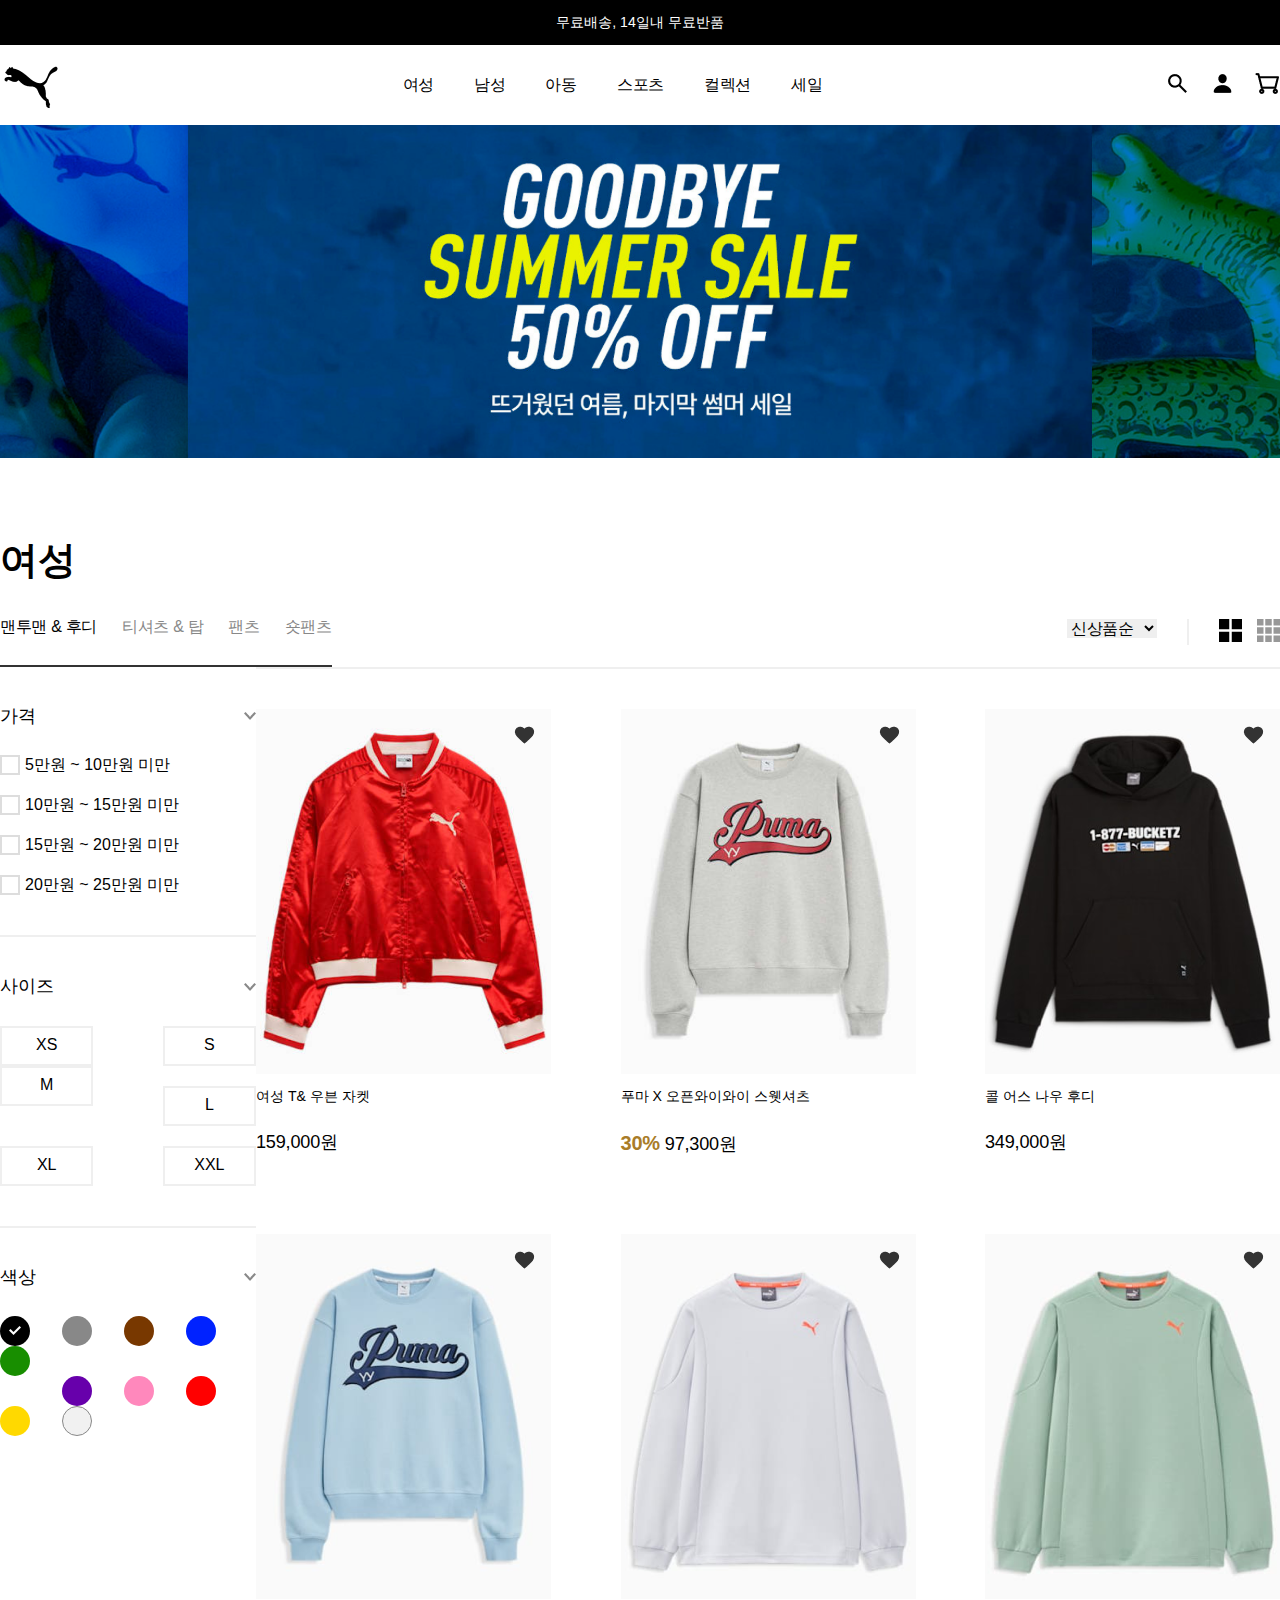
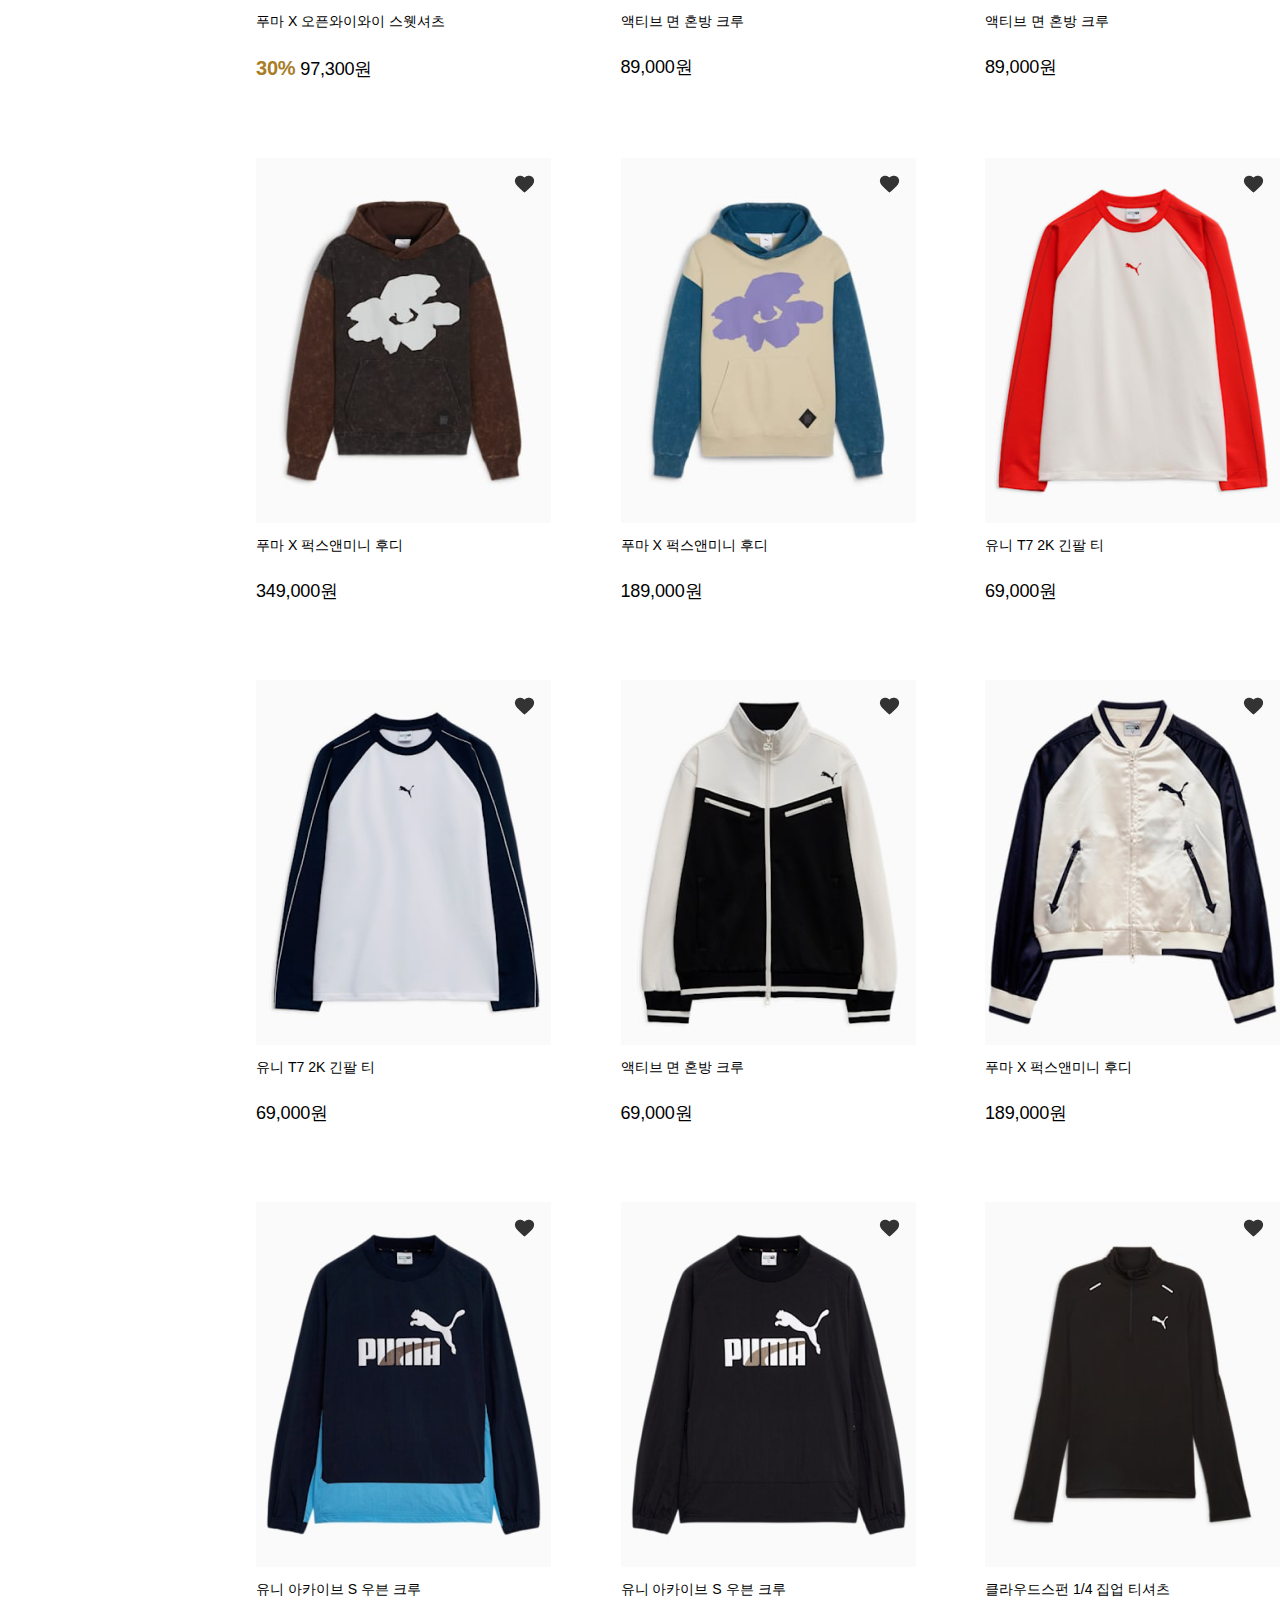
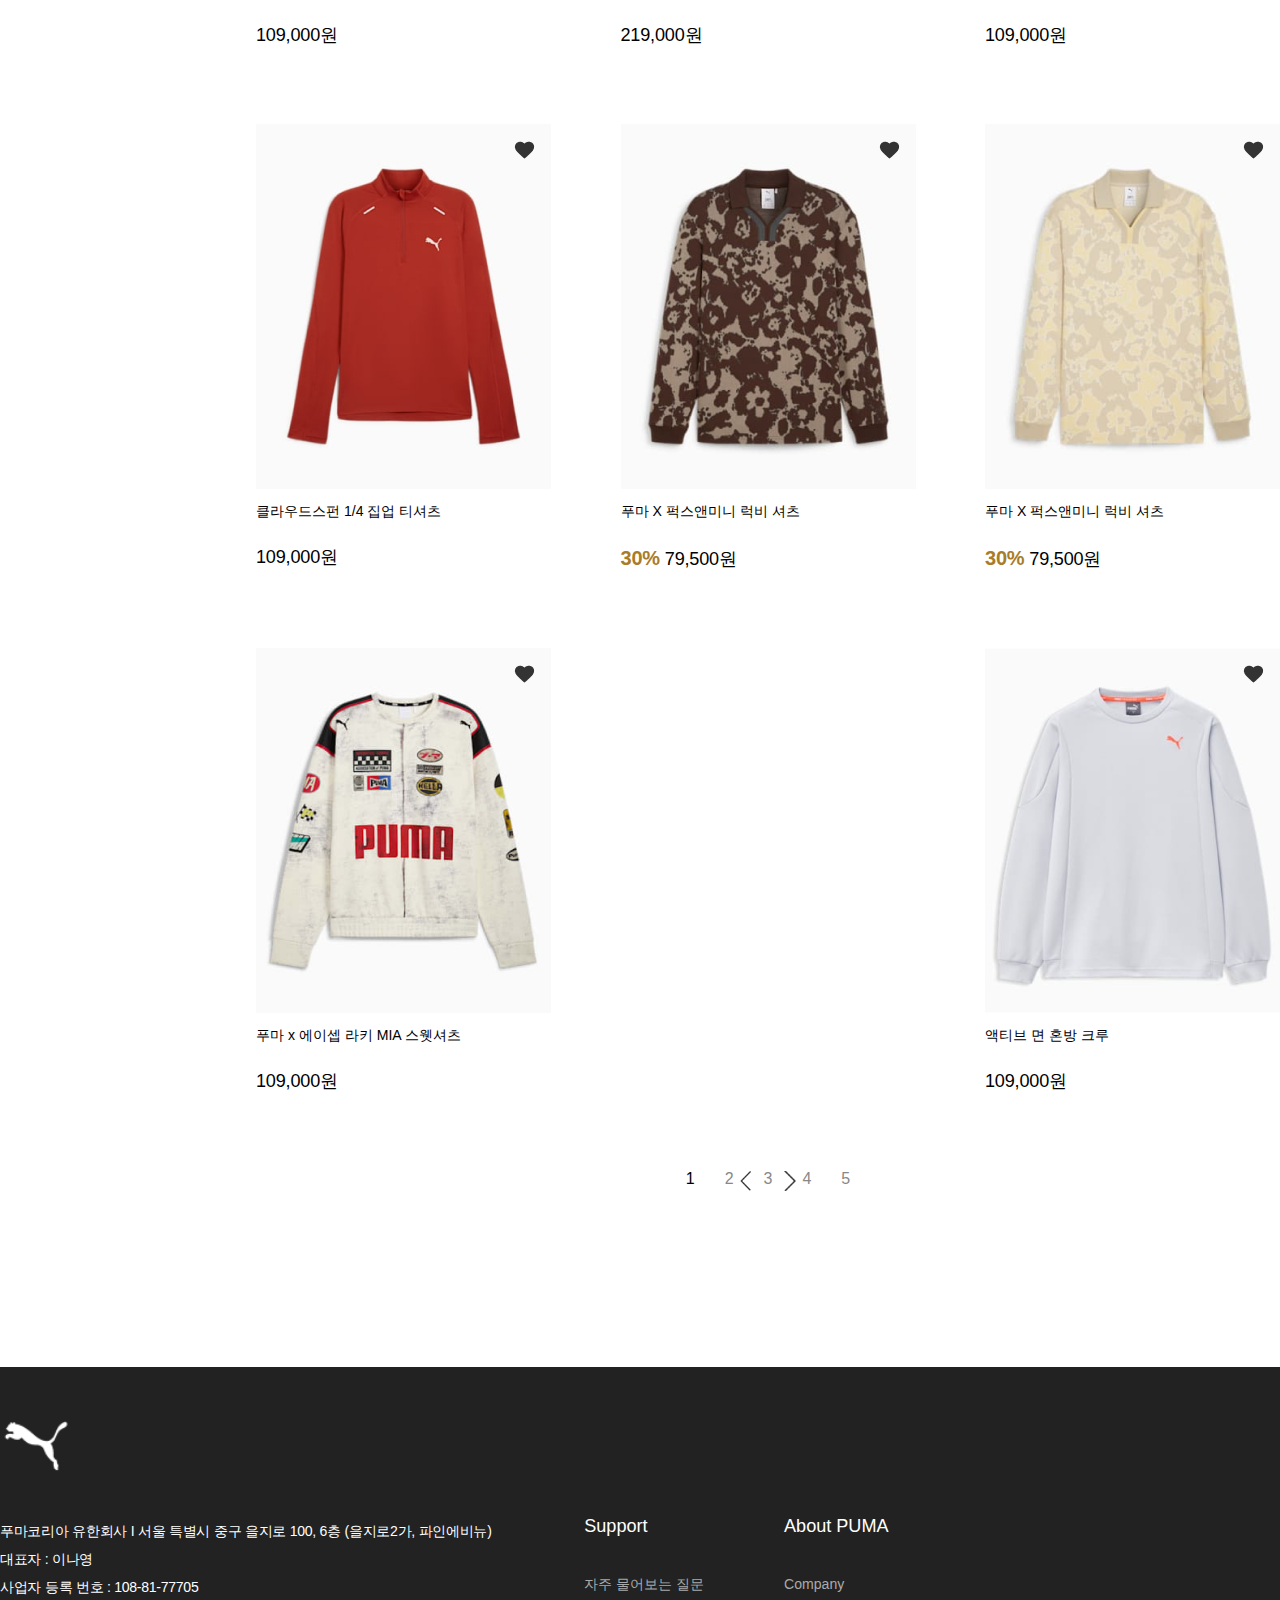
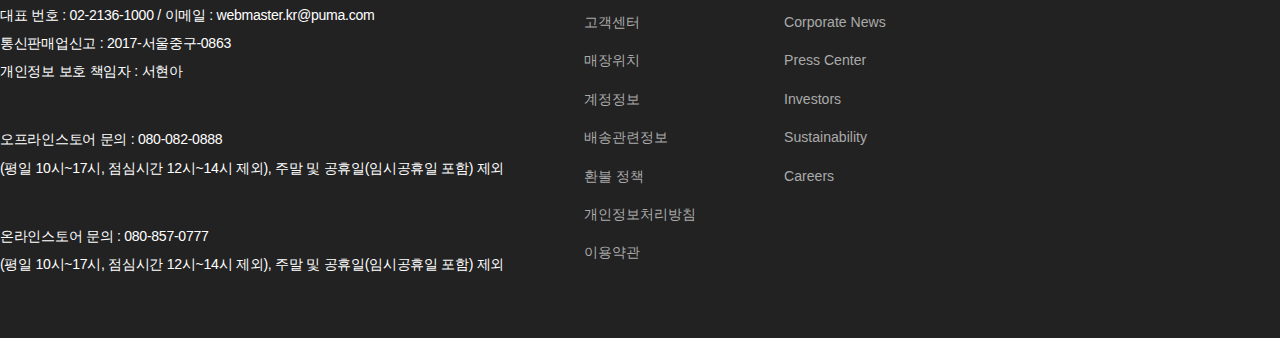
==== commit d0760f8d: "Add files via upload" ====
--- a/list.html
+++ b/list.html
@@ -280,7 +280,7 @@
                         <li><a href="./detail.html">
                             <div class="prod_img">
                                 <img src="./img/list_01.png" alt="여성 T& 우븐 자켓">
-                                <a href="#"><img src="./img/icon_heart_on.png" alt="장바구니"></a>
+                                <button><img src="./img/icon_heart_on.png" alt="장바구니"></button>
                             </div>
                             <h4>여성 T& 우븐 자켓</h4>
                             <p>159,000원</p>
@@ -288,7 +288,7 @@
                         <li><a href="./detail.html">
                             <div class="prod_img">
                                 <img src="./img/list_02.png" alt="푸마 X 오픈와이와이 스웻셔츠">
-                                <a href="#"><img src="./img/icon_heart_on.png" alt="장바구니"></a>
+                                <button><img src="./img/icon_heart_on.png" alt="장바구니"></button>
                             </div>
                             <h4>푸마 X 오픈와이와이 스웻셔츠</h4>
                             <p><span>30%</span> 97,300원</p>
@@ -296,7 +296,7 @@
                         <li><a href="./detail.html">
                             <div class="prod_img">
                                 <img src="./img/list_03.png" alt="콜 어스 나우 후디">
-                                <a href="#"><img src="./img/icon_heart_on.png" alt="장바구니"></a>
+                                <button><img src="./img/icon_heart_on.png" alt="장바구니"></button>
                             </div>
                             <h4>콜 어스 나우 후디</h4>
                             <p>349,000원</p>
@@ -304,7 +304,7 @@
                         <li><a href="./detail.html">
                             <div class="prod_img">
                                 <img src="./img/list_04.png" alt="푸마 X 오픈와이와이 스웻셔츠">
-                                <a href="#"><img src="./img/icon_heart_on.png" alt="장바구니"></a>
+                                <button><img src="./img/icon_heart_on.png" alt="장바구니"></button>
                             </div>
                             <h4>푸마 X 오픈와이와이 스웻셔츠</h4>
                             <p><span>30%</span> 97,300원</p>
@@ -312,7 +312,7 @@
                         <li><a href="./detail.html">
                             <div class="prod_img">
                                 <img src="./img/list_05.png" alt="액티브 면 혼방 크루">
-                                <a href="#"><img src="./img/icon_heart_on.png" alt="장바구니"></a>
+                                <button><img src="./img/icon_heart_on.png" alt="장바구니"></button>
                             </div>
                             <h4>액티브 면 혼방 크루</h4>
                             <p>89,000원</p>
@@ -320,7 +320,7 @@
                         <li><a href="./detail.html">
                             <div class="prod_img">
                                 <img src="./img/list_06.png" alt="액티브 면 혼방 크루">
-                                <a href="#"><img src="./img/icon_heart_on.png" alt="장바구니"></a>
+                                <button><img src="./img/icon_heart_on.png" alt="장바구니"></button>
                             </div>
                             <h4>액티브 면 혼방 크루</h4>
                             <p>89,000원</p>
@@ -328,7 +328,7 @@
                         <li><a href="./detail.html">
                             <div class="prod_img">
                                 <img src="./img/list_07.png" alt="푸마 X 퍽스앤미니 후디">
-                                <a href="#"><img src="./img/icon_heart_on.png" alt="장바구니"></a>
+                                <button><img src="./img/icon_heart_on.png" alt="장바구니"></button>
                             </div>
                             <h4>푸마 X 퍽스앤미니 후디</h4>
                             <p>349,000원</p>
@@ -336,7 +336,7 @@
                         <li><a href="./detail.html">
                             <div class="prod_img">
                                 <img src="./img/list_08.png" alt="푸마 X 퍽스앤미니 후디">
-                                <a href="#"><img src="./img/icon_heart_on.png" alt="장바구니"></a>
+                                <button><img src="./img/icon_heart_on.png" alt="장바구니"></button>
                             </div>
                             <h4>푸마 X 퍽스앤미니 후디</h4>
                             <p>189,000원</p>
@@ -344,7 +344,7 @@
                         <li><a href="./detail.html">
                             <div class="prod_img">
                                 <img src="./img/list_09.png" alt="유니 T7 2K 긴팔 티">
-                                <a href="#"><img src="./img/icon_heart_on.png" alt="장바구니"></a>
+                                <button><img src="./img/icon_heart_on.png" alt="장바구니"></button>
                             </div>
                             <h4>유니 T7 2K 긴팔 티</h4>
                             <p>69,000원</p>
@@ -352,7 +352,7 @@
                         <li><a href="./detail.html">
                             <div class="prod_img">
                                 <img src="./img/list_10.png" alt="유니 T7 2K 긴팔 티">
-                                <a href="#"><img src="./img/icon_heart_on.png" alt="장바구니"></a>
+                                <button><img src="./img/icon_heart_on.png" alt="장바구니"></button>
                             </div>
                             <h4>유니 T7 2K 긴팔 티</h4>
                             <p>69,000원</p>
@@ -360,7 +360,7 @@
                         <li><a href="./detail.html">
                             <div class="prod_img">
                                 <img src="./img/list_11.png" alt="액티브 면 혼방 크루">
-                                <a href="#"><img src="./img/icon_heart_on.png" alt="장바구니"></a>
+                                <button><img src="./img/icon_heart_on.png" alt="장바구니"></button>
                             </div>
                             <h4>액티브 면 혼방 크루</h4>
                             <p>69,000원</p>
@@ -368,7 +368,7 @@
                         <li><a href="./detail.html">
                             <div class="prod_img">
                                 <img src="./img/list_12.png" alt="푸마 X 퍽스앤미니 후디">
-                                <a href="#"><img src="./img/icon_heart_on.png" alt="장바구니"></a>
+                                <button><img src="./img/icon_heart_on.png" alt="장바구니"></button>
                             </div>
                             <h4>푸마 X 퍽스앤미니 후디</h4>
                             <p>189,000원</p>
@@ -376,7 +376,7 @@
                         <li><a href="./detail.html">
                             <div class="prod_img">
                                 <img src="./img/list_13.png" alt="유니 아카이브 S 우븐 크루">
-                                <a href="#"><img src="./img/icon_heart_on.png" alt="장바구니"></a>
+                                <button><img src="./img/icon_heart_on.png" alt="장바구니"></button>
                             </div>
                             <h4>유니 아카이브 S 우븐 크루</h4>
                             <p>109,000원</p>
@@ -384,7 +384,7 @@
                         <li><a href="./detail.html">
                             <div class="prod_img">
                                 <img src="./img/list_14.png" alt="유니 아카이브 S 우븐 크루">
-                                <a href="#"><img src="./img/icon_heart_on.png" alt="장바구니"></a>
+                                <button><img src="./img/icon_heart_on.png" alt="장바구니"></button>
                             </div>
                             <h4>유니 아카이브 S 우븐 크루</h4>
                             <p>219,000원</p>
@@ -392,7 +392,7 @@
                         <li><a href="./detail.html">
                             <div class="prod_img">
                                 <img src="./img/list_15.png" alt="클라우드스펀 1/4 집업 티셔츠">
-                                <a href="#"><img src="./img/icon_heart_on.png" alt="장바구니"></a>
+                                <button><img src="./img/icon_heart_on.png" alt="장바구니"></button>
                             </div>
                             <h4>클라우드스펀 1/4 집업 티셔츠</h4>
                             <p>109,000원</p>
@@ -400,7 +400,7 @@
                         <li><a href="./detail.html">
                             <div class="prod_img">
                                 <img src="./img/list_16.png" alt="클라우드스펀 1/4 집업 티셔츠">
-                                <a href="#"><img src="./img/icon_heart_on.png" alt="장바구니"></a>
+                                <button><img src="./img/icon_heart_on.png" alt="장바구니"></button>
                             </div>
                             <h4>클라우드스펀 1/4 집업 티셔츠</h4>
                             <p>109,000원</p>
@@ -408,7 +408,7 @@
                         <li><a href="./detail.html">
                             <div class="prod_img">
                                 <img src="./img/list_17.png" alt="푸마 X 퍽스앤미니 럭비 셔츠">
-                                <a href="#"><img src="./img/icon_heart_on.png" alt="장바구니"></a>
+                                <button><img src="./img/icon_heart_on.png" alt="장바구니"></button>
                             </div>
                             <h4>푸마 X 퍽스앤미니 럭비 셔츠</h4>
                             <p><span>30%</span> 79,500원</p>
@@ -416,7 +416,7 @@
                         <li><a href="./detail.html">
                             <div class="prod_img">
                                 <img src="./img/list_18.png" alt="푸마 X 퍽스앤미니 럭비 셔츠">
-                                <a href="#"><img src="./img/icon_heart_on.png" alt="장바구니"></a>
+                                <button><img src="./img/icon_heart_on.png" alt="장바구니"></button>
                             </div>
                             <h4>푸마 X 퍽스앤미니 럭비 셔츠</h4>
                             <p><span>30%</span> 79,500원</p>
@@ -424,7 +424,7 @@
                         <li><a href="./detail.html">
                             <div class="prod_img">
                                 <img src="./img/list_19.png" alt="푸마 x 에이셉 라키 MIA 스웻셔츠">
-                                <a href="#"><img src="./img/icon_heart_on.png" alt="장바구니"></a>
+                                <button><img src="./img/icon_heart_on.png" alt="장바구니"></button>
                             </div>
                             <h4>푸마 x 에이셉 라키 MIA 스웻셔츠</h4>
                             <p>109,000원</p>
@@ -432,22 +432,24 @@
                         <li><a href="./detail.html">
                             <div class="prod_img">
                                 <img src="./img/list_20.png" alt="액티브 면 혼방 크루">
-                                <a href="#"><img src="./img/icon_heart_on.png" alt="장바구니"></a>
+                                <button><img src="./img/icon_heart_on.png" alt="장바구니"></button>
                             </div>
                             <h4>액티브 면 혼방 크루</h4>
                             <p>109,000원</p>
                         </a></li>
                     </ul>
-                    <ul class="page">
-                        <li><a href="#">1</a></li>
-                        <li><a href="#">2</a></li>
-                        <li><a href="#">3</a></li>
-                        <li><a href="#">4</a></li>
-                        <li><a href="#">5</a></li>
-                    </ul>
-                    <div class="btn">
-                        <button class="prev">prev</button>
-                        <button class="next">next</button>
+                    <div class="page_num">
+                        <ul class="page">
+                            <li class="on"><a href="#">1</a></li>
+                            <li><a href="#">2</a></li>
+                            <li><a href="#">3</a></li>
+                            <li><a href="#">4</a></li>
+                            <li><a href="#">5</a></li>
+                        </ul>
+                        <div class="btn">
+                            <button class="prev">prev</button>
+                            <button class="next">next</button>
+                        </div>
                     </div>
                 </div><!-- .prod_list -->
             </div>
--- a/styles/list.css
+++ b/styles/list.css
@@ -80,4 +80,35 @@
     display: block;
     width: 100%; height: 100%;
     background: url(../img/icon_check.png) no-repeat center;
-}+}
+#List .content .prod_list {width: 1240px; padding: 40px 0 0; border-top: 2px solid #efefef; position: relative;}
+#List .content .prod_list .prod_L {display: flex; justify-content: space-between; flex-flow: wrap;}
+#List .content .prod_list .prod_L li {width: 295px;}
+#List .content .prod_list .prod_L li > a {}
+#List .content .prod_list .prod_L li > a .prod_img {width: 295px; height: 365px; position: relative;}
+#List .content .prod_list .prod_L li > a .prod_img > img {width: 100%; height: 100%;}
+#List .content .prod_list .prod_L li > a .prod_img button {
+    position: absolute; top: 15px; right: 15px;
+    border: none;
+    background-color: transparent;
+}
+#List .content .prod_list .prod_L li > a h4 {font-size: 0.88rem; margin: 15px 0 30px;}
+#List .content .prod_list .prod_L li > a p {font-size: 1.13rem; letter-spacing: -0.01em; font-weight: 500; margin: 0 0 80px;}
+#List .content .prod_list .prod_L li > a p span {font-size: 1.25rem; letter-spacing: -0.01em; font-weight: 600; color: #A97C28;}
+#List .content .prod_list .page_num {margin: 0 0 180px;}
+#List .content .prod_list .page_num .page {width: 100%; display: flex; justify-content: center;}
+#List .content .prod_list .page_num .page li {margin: 0 0 0 30px;}
+#List .content .prod_list .page_num .page li:first-child {margin: 0;}
+#List .content .prod_list .page_num .page li a {color: #888;}
+#List .content .prod_list .page_num .page li.on a {color: #000;}
+#List .content .prod_list .page_num .btn {}
+#List .content .prod_list .page_num .btn button {
+    background-color: transparent;
+    border: none;
+    position: absolute;
+    bottom: 176px;
+    width: 20px; height: 20px;
+    font-size: 0;
+}
+#List .content .prod_list .page_num .btn .prev {left: 480px; background: url(../img/prev_on.png) no-repeat center / 60%;}
+#List .content .prod_list .page_num .btn .next {right: 480px; background: url(../img/next_on.png) no-repeat center / 60%;}